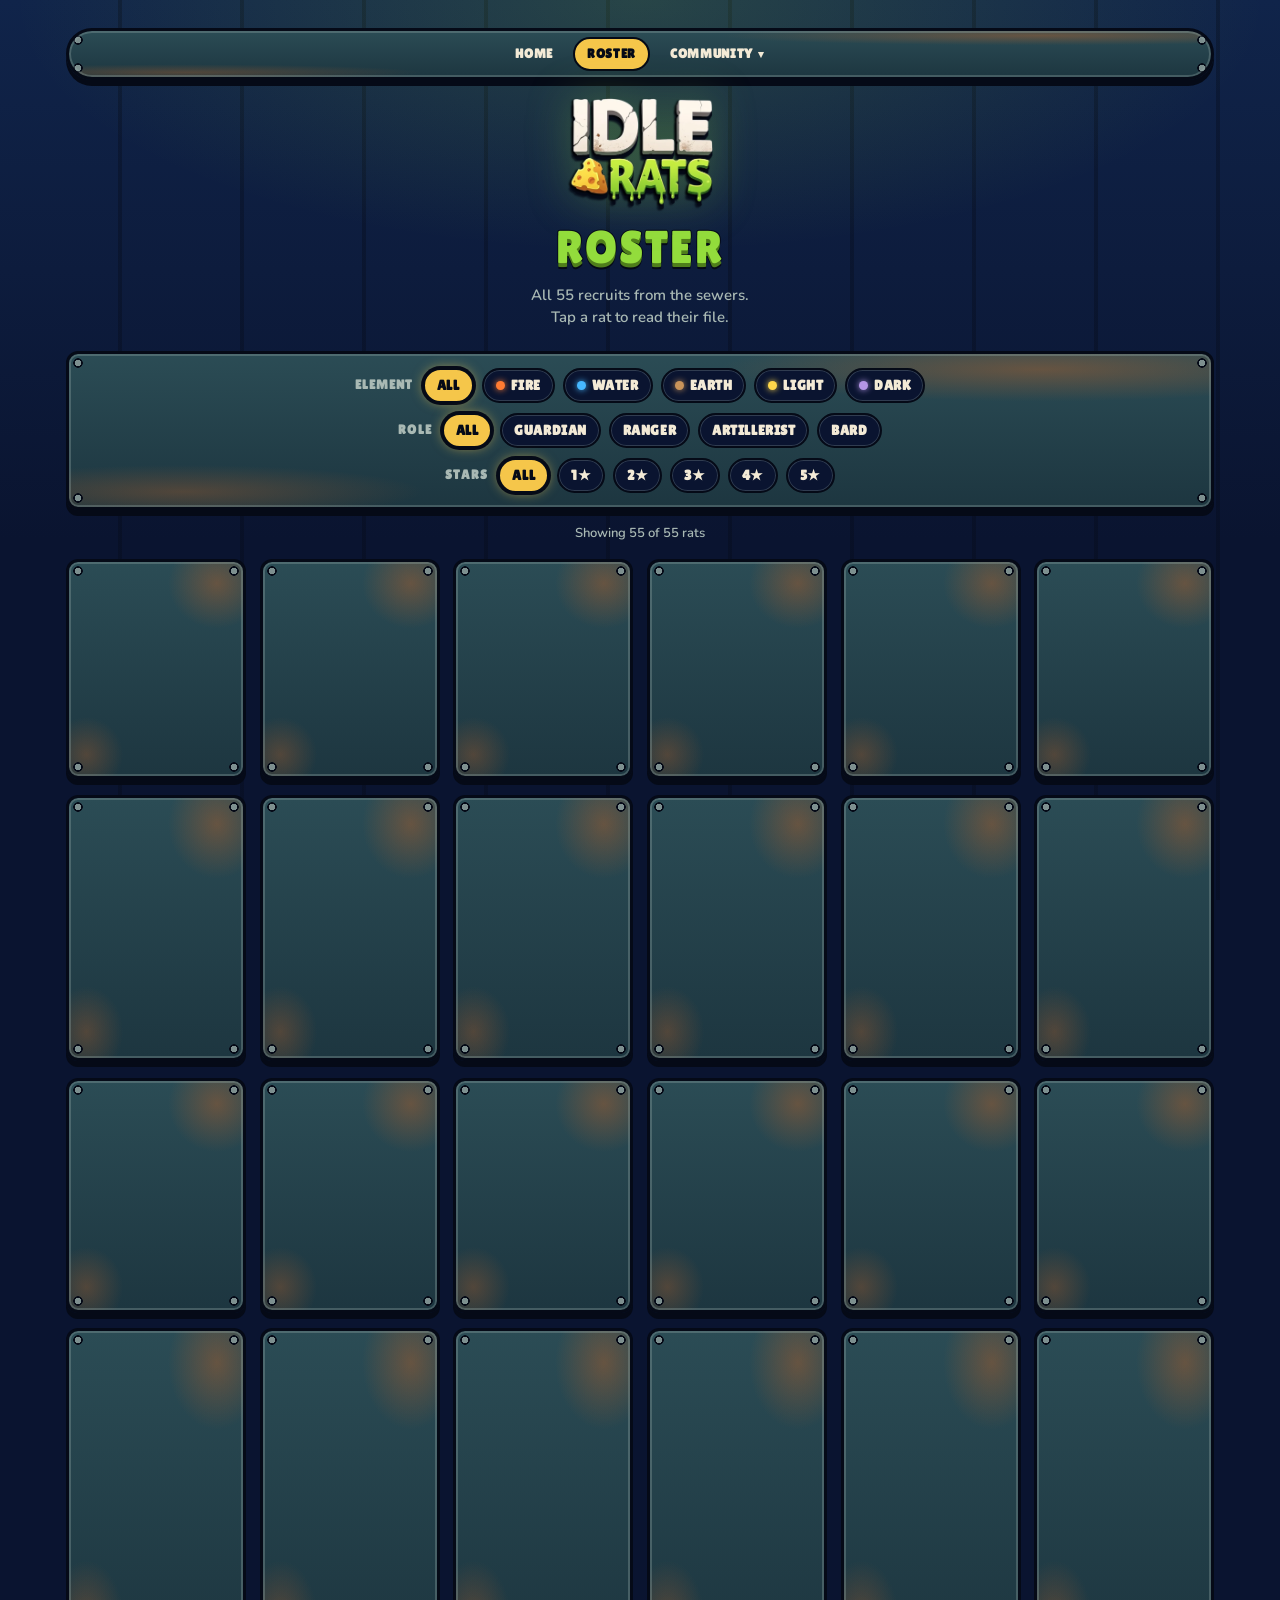
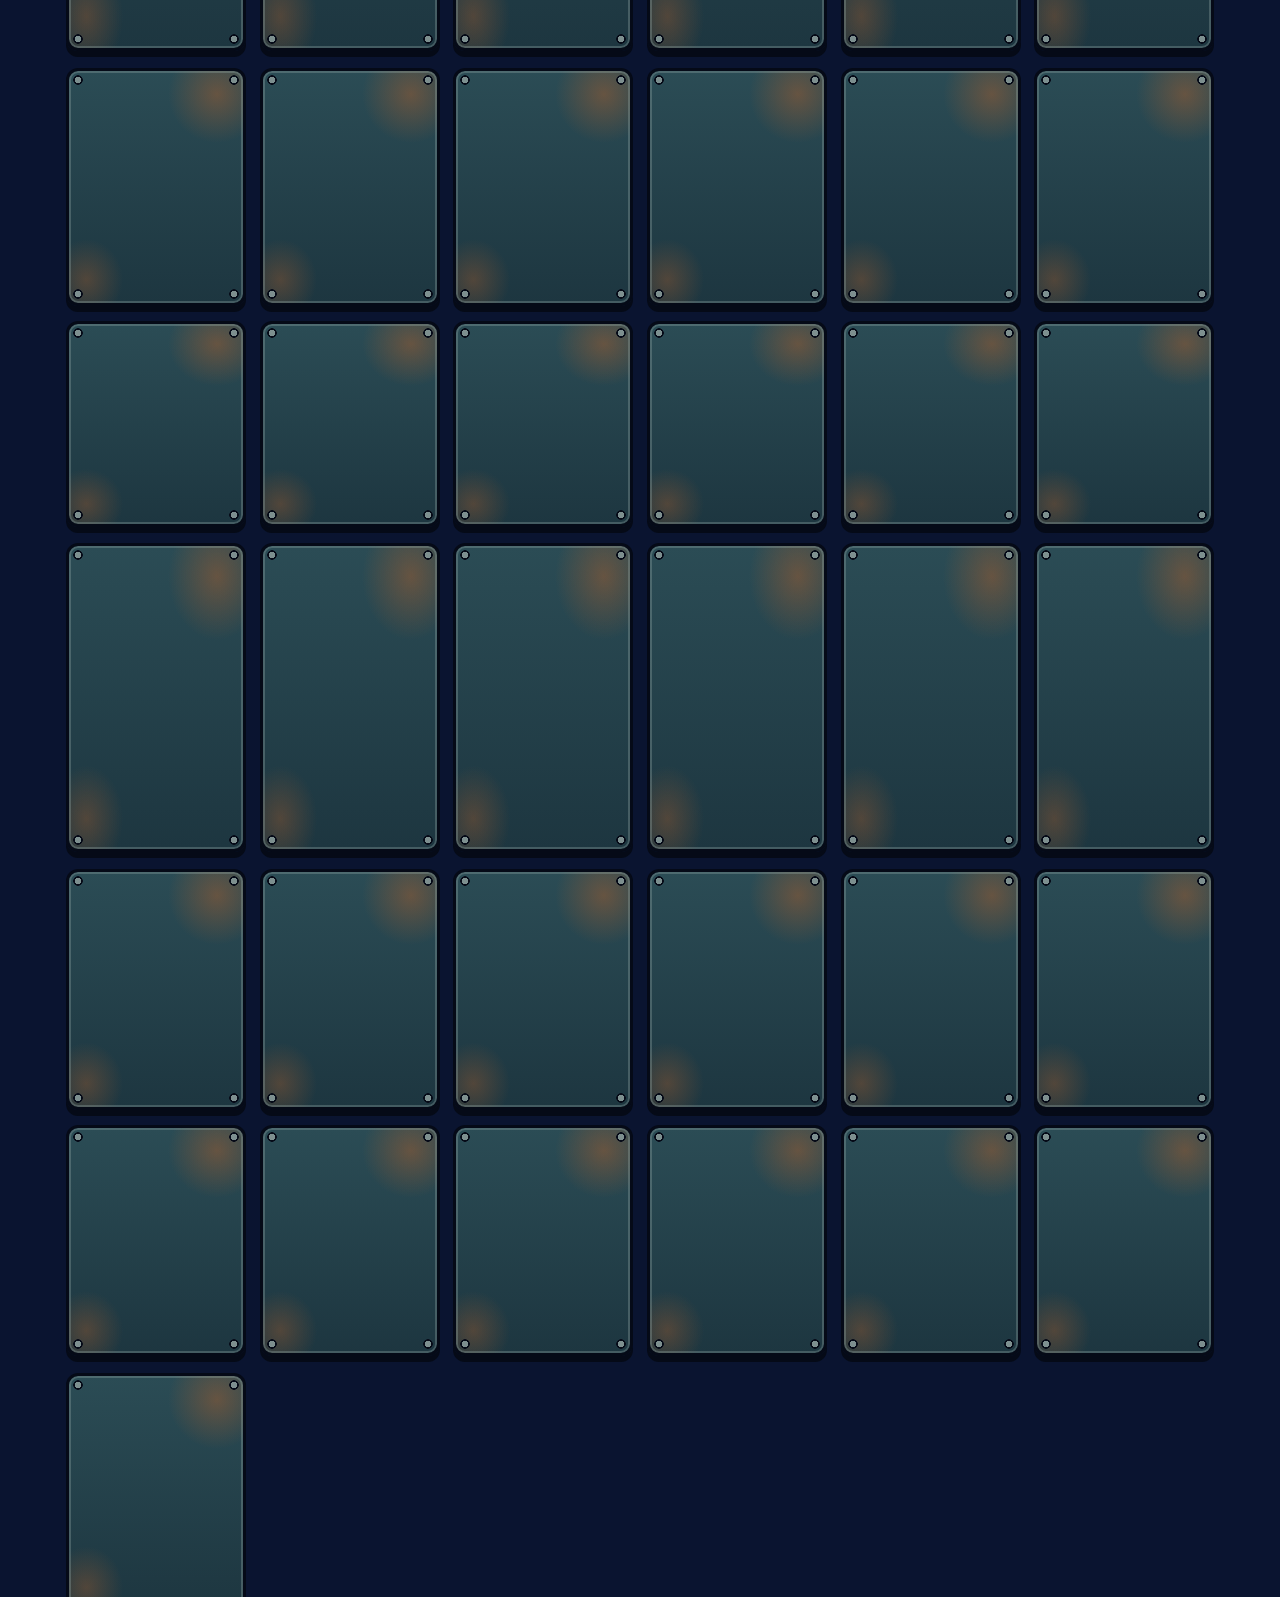
==== roster.html @ 60a249d4 "Rename Ratcula to Count Ratcula (roster card, skills, home page line; old #ratcula links still open " ====
<!doctype html>
<html lang="en">
<head>
<meta charset="utf-8">
<meta name="viewport" content="width=device-width, initial-scale=1, viewport-fit=cover">
<meta name="description" content="Meet all 55 rats of Idle Rats, the idle auto-battler by SkaRift.">
<link rel="stylesheet" href="site.css?v=6">
<link rel="icon" href="favicon.ico" sizes="any">
<link rel="icon" type="image/png" href="favicon.png">
<link rel="apple-touch-icon" href="img/apple-touch-icon.png">
<meta name="theme-color" content="#10244a">
<title>Idle Rats Roster</title>
<link rel="preconnect" href="https://fonts.googleapis.com">
<link rel="preconnect" href="https://fonts.gstatic.com" crossorigin>
<link rel="stylesheet" href="https://fonts.googleapis.com/css2?family=Lilita+One&family=Nunito:wght@600;700;800&display=swap">


</head>
<body>
<div class="wrap">
  <nav class="panel nav" aria-label="Site">
    <div class="links">
      <a href="./">Home</a>
      <a href="roster.html" aria-current="page">Roster</a>
      <div class="dd">
        <button type="button" id="communityBtn" aria-haspopup="true" aria-expanded="false" aria-controls="communityMenu">Community <span class="caret" aria-hidden="true">▾</span></button>
        <div class="ddmenu panel" id="communityMenu" role="menu" hidden></div>
      </div>
    </div>
  </nav>
  <a class="toplogo" href="./"><img src="img/logo.webp" alt="Idle Rats" width="640" height="479"></a>
  <header>
    <h1 class="gamelogo"><span class="sub">Roster</span></h1>
    <p class="tag">All 55 recruits from the sewers. Tap a rat to read their file.</p>
  </header>

  <section class="panel filters" aria-label="Filter the roster">
    <div class="row" id="elRow"><span class="lbl">Element</span></div>
    <div class="row" id="roRow"><span class="lbl">Role</span></div>
    <div class="row" id="stRow"><span class="lbl">Stars</span></div>
  </section>
  <p class="count" id="count" aria-live="polite"></p>

  <main class="grid" id="grid"></main>
  <p class="empty" id="empty" hidden>No rats match those filters. Tap "All" to see everyone.</p>

  <p class="count" style="margin-top:18px">Star ratings show each rat's starting rank.</p>
  <footer class="foot"><span>Idle Rats © 2026 SkaRift</span><a href="./">Home</a><a href="roster.html">Roster</a><a href="https://skarift.github.io/idlerats-legal/">Privacy Policy</a></footer>
</div>

<dialog id="dlg" aria-labelledby="dName">
  <div class="panel sheet">
    <button class="close" id="closeBtn" aria-label="Close">✕</button>
    <div class="top">
      <div class="portrait" id="dPortrait"><span class="elem"></span><img class="ped" id="dPed" alt="" aria-hidden="true"><img id="dImg" alt=""></div>
      <div>
        <h2 class="dname" id="dName"></h2>
        <p class="dtitle" id="dTitle"></p>
        <div class="badges" id="dBadges"></div>
      </div>
    </div>
    <p class="bio" id="dBio"></p>
    <div>
      <h3 class="sec">Skills</h3>
      <ul class="skills" id="dSkills"></ul>
    </div>
  </div>
</dialog>

<script src="rats.js?v=5"></script>
<script>
const EL = {Fire:"var(--fire)",Water:"var(--water)",Earth:"var(--earth)",Light:"var(--light)",Dark:"var(--dark)"};
const ROLES = ["Guardian","Ranger","Artillerist","Bard"];
const slug = n => n.toLowerCase().replace(/[^a-z0-9]+/g,"-").replace(/^-|-$/g,"");
const esc = s => s.replace(/[&<>"]/g,c=>({"&":"&amp;","<":"&lt;",">":"&gt;",'"':"&quot;"}[c]));
let fEl="All", fRo="All", fSt="All";

function chip(row,label,color){
  const b=document.createElement("button");b.className="chip";b.type="button";
  b.innerHTML=(color?`<span class="dot" style="--c:${color}"></span>`:"")+esc(label);
  b.dataset.v=label;row.appendChild(b);
}
const elRow=document.getElementById("elRow"),roRow=document.getElementById("roRow"),stRow=document.getElementById("stRow");
chip(elRow,"All",null);["Fire","Water","Earth","Light","Dark"].forEach(e=>chip(elRow,e,EL[e]));
chip(roRow,"All",null);ROLES.forEach(r=>chip(roRow,r,null));
// Starting rank: chip value is the number, label shows the stars.
chip(stRow,"All",null);[1,2,3,4,5].forEach(s=>{chip(stRow,s+"★",null);stRow.lastChild.dataset.v=String(s)});
elRow.querySelectorAll(".chip").forEach(b=>b.addEventListener("click",()=>{fEl=b.dataset.v;render()}));
roRow.querySelectorAll(".chip").forEach(b=>b.addEventListener("click",()=>{fRo=b.dataset.v;render()}));
stRow.querySelectorAll(".chip").forEach(b=>b.addEventListener("click",()=>{fSt=b.dataset.v;render()}));

const grid=document.getElementById("grid");
RATS.forEach((r,i)=>{
  const b=document.createElement("button");b.type="button";b.className="panel card";b.dataset.i=i;
  b.style.setProperty("--c",EL[r.e]);
  b.setAttribute("aria-label",`${r.n}, ${r.e} ${r.r}, ${r.s} star. Open details`);
  b.innerHTML=`<div class="portrait"><span class="elem" title="${r.e}"></span><img src="${r.img}" alt="" loading="lazy" decoding="async"><span class="stars">${"★".repeat(r.s)}</span></div><div class="plate">${esc(r.n)}</div>`;
  b.addEventListener("click",()=>open(i));
  grid.appendChild(b);
});

function render(){
  let n=0;
  grid.querySelectorAll(".card").forEach(c=>{
    const r=RATS[c.dataset.i];const ok=(fEl==="All"||r.e===fEl)&&(fRo==="All"||r.r===fRo)&&(fSt==="All"||String(r.s)===fSt);
    c.hidden=!ok;if(ok)n++;
  });
  elRow.querySelectorAll(".chip").forEach(b=>b.setAttribute("aria-pressed",b.dataset.v===fEl));
  roRow.querySelectorAll(".chip").forEach(b=>b.setAttribute("aria-pressed",b.dataset.v===fRo));
  stRow.querySelectorAll(".chip").forEach(b=>b.setAttribute("aria-pressed",b.dataset.v===fSt));
  document.getElementById("count").textContent=`Showing ${n} of ${RATS.length} rats`;
  document.getElementById("empty").hidden=n>0;
}

const dlg=document.getElementById("dlg");
// Stand the rat on its lid: measure the art's visible pixels, scale it to fit
// (keeping aspect), centre it on the lid by its visual weight, and let it pop
// a little above the frame. Falls back to the plain CSS fit if measuring fails.
const fitCache={};
function measure(src){
  return new Promise(res=>{
    if(fitCache[src]) return res(fitCache[src]);
    const t=new Image();
    t.onload=()=>{
      try{
        const N=180,c=document.createElement("canvas");c.width=c.height=N;
        const x=c.getContext("2d",{willReadFrequently:true});x.drawImage(t,0,0,N,N);
        const d=x.getImageData(0,0,N,N).data;
        let x0=N,x1=-1,y0=N,y1=-1,m=0,mx=0;
        for(let y=0;y<N;y++)for(let xx=0;xx<N;xx++){const a=d[(y*N+xx)*4+3];if(a>40){if(xx<x0)x0=xx;if(xx>x1)x1=xx;if(y<y0)y0=y;if(y>y1)y1=y;m+=a;mx+=a*xx}}
        if(x1<0) return res(null);
        // Width for scaling ignores thin extremes (tails, wisps): trim columns with little ink.
        const col=new Array(N).fill(0);
        for(let y=0;y<N;y++)for(let xx=0;xx<N;xx++){const a=d[(y*N+xx)*4+3];if(a>40)col[xx]+=a}
        const cm=Math.max(...col);let tx0=x0,tx1=x1;
        while(tx0<tx1&&col[tx0]<cm*0.12)tx0++;
        while(tx1>tx0&&col[tx1]<cm*0.12)tx1--;
        res(fitCache[src]={x0:tx0/N,x1:(tx1+1)/N,y0:y0/N,y1:(y1+1)/N,cx:mx/m/N+0.5/N});
      }catch(e){res(null)}
    };
    t.onerror=()=>res(null);
    t.src=src;
  });
}
async function fitRat(im,src){
  im.removeAttribute("style");im.style.visibility="hidden";im.src=src;
  const b=await measure(src);
  if(im.getAttribute("src")!==src){return}
  if(b){
    const FEET=0.9, MAXH=0.96, MAXW=0.8;           // fractions of the frame
    const bw=Math.max(b.cx-b.x0,b.x1-b.cx)*2, bh=b.y1-b.y0;
    const sc=Math.min(MAXW/bw, MAXH/bh);            // frame-widths per source-width
    im.style.cssText=`left:${(0.5-b.cx*sc)*100}%;top:${(FEET-b.y1*sc)*100}%;width:${sc*100}%;height:${sc*100}%`;
  }
  im.style.visibility="visible";
}
function open(i,fromHash){
  const r=RATS[i];
  document.getElementById("dPortrait").style.setProperty("--c",EL[r.e]);
  const im=document.getElementById("dImg");im.alt=r.n;fitRat(im,r.img);
  document.getElementById("dPed").src="img/ped_"+r.e.toLowerCase()+".webp";
  document.getElementById("dName").textContent=r.n;
  document.getElementById("dTitle").textContent=r.t;
  document.getElementById("dBadges").innerHTML=
    `<span class="badge"><span class="dot" style="width:9px;height:9px;border-radius:50%;background:${EL[r.e]}"></span>${r.e}</span>`+
    `<span class="badge">${r.r}</span><span class="badge star">${"★".repeat(r.s)}</span>`;
  document.getElementById("dBio").textContent=r.b;
  const lv=["Lv 1","Lv 51","Lv 101"];
  document.getElementById("dSkills").innerHTML=r.k.map((k,j)=>`<li><span class="lv">${lv[j]}</span><span class="sk">${esc(k[0])}</span><span class="sd">${esc(k[1])}</span></li>`).join("")+
    `<li><span class="lv aura">Lv 75</span><span class="sk">Leader Aura</span><span class="sd">${esc(r.a)}</span></li>`;
  if(!dlg.open){try{dlg.showModal()}catch(e){dlg.setAttribute("open","")}}
  dlg.querySelector(".sheet").scrollTop=0;
  if(!fromHash){try{history.replaceState(null,"","#"+slug(r.n))}catch(e){location.hash=slug(r.n)}}
}
function close(){dlg.close()}
dlg.addEventListener("close",()=>{if(location.hash){try{history.replaceState(null,"",location.pathname+location.search)}catch(e){}}});
document.getElementById("closeBtn").addEventListener("click",close);
dlg.addEventListener("click",e=>{if(e.target===dlg)close()});
// Old names of renamed rats, so links shared before a rename still open the right card.
const FORMER_SLUGS = {"ratcula":"count-ratcula"};
function fromHash(){let h=location.hash.slice(1);if(!h)return;h=FORMER_SLUGS[h]||h;const i=RATS.findIndex(r=>slug(r.n)===h);if(i>=0)open(i,true)}
window.addEventListener("hashchange",fromHash);
render();fromHash();
</script>

<script src="site.js?v=10"></script>
</body>
</html>
---- site.css ----
:root{padding-top:env(safe-area-inset-top,0px);padding-bottom:env(safe-area-inset-bottom,0px)}
body{margin:0}img{max-width:100%}[hidden]{display:none!important}
/* Layout: sewer-tunnel backdrop, riveted rusted-steel panels like the game's menu tiles, a grid of portrait "tiles" with name plates; tapping one opens a dossier panel. Single dark look on purpose, to match the game. */
:root{
  --night:#0a1430;        /* tunnel shadow */
  --tunnel:#10244a;       /* tunnel blue */
  --steel:#1d3640;        /* panel face */
  --steel-hi:#2b4c55;     /* panel edge */
  --rust:#b0602c;         /* rust stains */
  --slime:#93dc3c;        /* toxic glow */
  --cheese:#f5c64a;       /* cheese yellow */
  --cream:#f3ead6;        /* text */
  --muted:#a9b9b4;        /* secondary text */
  --ink:#050a17;          /* outlines */
  --fire:#ff7b32; --water:#46b8ff; --earth:#c9945a; --light:#ffd84a; --dark:#b495e6;
  --display:"Lilita One","Arial Black",Impact,sans-serif;
  --body:"Nunito",ui-rounded,"Segoe UI",system-ui,sans-serif;
  color-scheme:dark;
}
*{box-sizing:border-box}
html{background:var(--night)}
body::after{
  content:"";position:fixed;inset:0;z-index:-1;pointer-events:none;
  background:
    radial-gradient(ellipse 70% 40% at 50% 0%, color-mix(in srgb,var(--slime) 18%, transparent), transparent 70%),
    repeating-linear-gradient(90deg, transparent 0 118px, color-mix(in srgb,var(--ink) 35%, transparent) 118px 122px),
    linear-gradient(180deg,var(--tunnel),var(--night) 60%);
}
body{
  background:var(--night);position:relative;z-index:0;
  color:var(--cream);font-family:var(--body);font-weight:600;font-size:15px;line-height:1.5;
  min-height:100%;
}
.wrap{max-width:1180px;margin:0 auto;padding-left:max(16px,env(safe-area-inset-left,0px));padding-right:max(16px,env(safe-area-inset-right,0px));padding-block:28px 56px}

/* ---- header ---- */
header{display:grid;justify-items:center;text-align:center;gap:6px;margin-bottom:22px}
.logo{font-family:var(--display);line-height:.86;letter-spacing:.01em;margin:0}
.logo .a{display:block;font-size:clamp(46px,11vw,88px);color:var(--cream);
  text-shadow:0 4px 0 #8e8572,0 7px 0 var(--ink),0 0 30px rgba(0,0,0,.6);-webkit-text-stroke:2px var(--ink);paint-order:stroke fill}
.logo .b{display:block;font-size:clamp(40px,9.4vw,76px);color:var(--slime);
  text-shadow:0 4px 0 #4f7e1b,0 7px 0 var(--ink),0 0 26px color-mix(in srgb,var(--slime) 55%,transparent);-webkit-text-stroke:2px var(--ink);paint-order:stroke fill}
.tag{color:var(--muted);max-width:44ch;margin:8px 0 0;text-wrap:balance}

/* ---- riveted panel ---- */
.panel{
  position:relative;background:
    radial-gradient(circle at 9px 9px,#7d8f8f 0 3px,var(--ink) 3.5px 4.5px,transparent 5px),
    radial-gradient(circle at calc(100% - 9px) 9px,#7d8f8f 0 3px,var(--ink) 3.5px 4.5px,transparent 5px),
    radial-gradient(circle at 9px calc(100% - 9px),#7d8f8f 0 3px,var(--ink) 3.5px 4.5px,transparent 5px),
    radial-gradient(circle at calc(100% - 9px) calc(100% - 9px),#7d8f8f 0 3px,var(--ink) 3.5px 4.5px,transparent 5px),
    radial-gradient(ellipse 40% 30% at 85% 10%,color-mix(in srgb,var(--rust) 45%,transparent),transparent 70%),
    radial-gradient(ellipse 30% 25% at 10% 90%,color-mix(in srgb,var(--rust) 35%,transparent),transparent 70%),
    linear-gradient(180deg,var(--steel-hi),var(--steel));
  border:3px solid var(--ink);border-radius:12px;
  box-shadow:inset 0 0 0 2px color-mix(in srgb,#9fb3b0 30%,transparent),0 6px 0 var(--ink);
}

/* ---- filters ---- */
.filters{display:grid;gap:10px;padding:14px 16px;margin-bottom:22px}
.row{display:flex;flex-wrap:wrap;gap:8px;align-items:center;justify-content:center}
.row .lbl{font-family:var(--display);font-size:13px;letter-spacing:.08em;color:var(--muted);text-transform:uppercase;margin-right:2px}
.chip{
  font:inherit;font-family:var(--display);font-size:14px;letter-spacing:.04em;text-transform:uppercase;
  color:var(--cream);background:var(--night);border:2px solid var(--ink);border-radius:999px;
  padding:5px 12px;cursor:pointer;display:inline-flex;align-items:center;gap:6px;
  box-shadow:inset 0 0 0 1px color-mix(in srgb,#9fb3b0 25%,transparent);
}
.chip .dot{width:9px;height:9px;border-radius:50%;background:var(--c,var(--muted));box-shadow:0 0 6px var(--c,transparent)}
.chip[aria-pressed="true"]{background:var(--cheese);color:var(--ink);box-shadow:0 0 0 2px var(--ink),0 0 12px color-mix(in srgb,var(--cheese) 60%,transparent)}
.chip:focus-visible,.card:focus-visible,.close:focus-visible{outline:3px solid var(--slime);outline-offset:3px}
.count{text-align:center;color:var(--muted);font-size:13px;margin:-8px 0 16px;font-variant-numeric:tabular-nums}

/* ---- grid ---- */
.grid{display:grid;grid-template-columns:repeat(auto-fill,minmax(158px,1fr));gap:16px 14px}
@media (max-width:420px){.grid{grid-template-columns:repeat(2,minmax(0,1fr));gap:14px 10px}}
.card{
  font:inherit;color:inherit;text-align:center;cursor:pointer;padding:10px 10px 12px;
  display:grid;grid-template-rows:auto auto;gap:8px;min-width:0;
  transition:transform .15s ease;
  content-visibility:auto;contain-intrinsic-size:auto 230px;
}
.card:hover{transform:translateY(-3px)}
.card:active{transform:translateY(1px)}
.portrait{
  position:relative;aspect-ratio:1;max-width:100%;border:3px solid var(--ink);border-radius:8px;overflow:hidden;
  background:radial-gradient(circle at 50% 62%,color-mix(in srgb,var(--c) 38%,transparent),transparent 62%),
             linear-gradient(180deg,#14293a,#0c1828);
  box-shadow:inset 0 -10px 0 rgba(0,0,0,.25);
}
.portrait img{position:absolute;inset:6% 4% 2%;width:92%;height:92%;object-fit:contain}
/* Element-colored sewer lid under the rat in the detail dialog (same art as the in-game recruit reveal). */
.portrait img.ped{inset:auto;left:-2%;bottom:-7%;width:104%;height:auto;object-fit:fill}
/* Pop out above and beside the frame, but still clip at the bottom edge like the in-game reveal (hides the lid's base). */
#dPortrait{overflow:visible;clip-path:inset(-30% -12% 0 -12% round 0 0 8px 8px)}
#dPortrait #dImg{object-fit:fill}
.top{padding-top:10px}
.elem{position:absolute;top:6px;left:6px;width:14px;height:14px;border-radius:50%;background:var(--c);border:2px solid var(--ink);box-shadow:0 0 8px var(--c)}
.stars{position:absolute;bottom:4px;right:6px;font-size:12px;color:var(--cheese);letter-spacing:-1px;text-shadow:0 1px 0 var(--ink),0 0 4px var(--ink)}
.plate{
  font-family:var(--display);font-size:clamp(13px,3.6vw,16px);letter-spacing:.03em;text-transform:uppercase;line-height:1.1;
  background:var(--night);border:2px solid var(--ink);border-radius:6px;padding:6px 6px;
  box-shadow:inset 0 0 0 1px color-mix(in srgb,#9fb3b0 25%,transparent);
  min-height:2.6em;display:grid;place-items:center;text-wrap:balance;overflow-wrap:anywhere;
}
.empty{text-align:center;color:var(--muted);padding:40px 0}

/* ---- dossier dialog ---- */
dialog{
  padding:0;border:0;background:transparent;color:inherit;max-width:min(720px,calc(100vw - 24px));width:100%;
  max-height:calc(100dvh - 24px);
}
dialog::backdrop{background:rgba(3,8,20,.78);backdrop-filter:blur(3px)}
.sheet{padding:18px;display:grid;gap:16px;max-height:calc(100dvh - 24px);overflow:auto}
.top{display:grid;grid-template-columns:200px minmax(0,1fr);gap:18px;align-items:center}
@media (max-width:560px){.top{grid-template-columns:1fr;justify-items:center;text-align:center}.top .portrait{width:min(220px,70vw)}}
.top .portrait{width:200px}
.dname{font-family:var(--display);font-size:clamp(28px,6vw,40px);line-height:1;margin:0;color:var(--cream);text-shadow:0 3px 0 var(--ink);text-wrap:balance}
.dtitle{color:var(--slime);font-family:var(--display);letter-spacing:.06em;text-transform:uppercase;font-size:15px;margin:6px 0 10px}
.badges{display:flex;flex-wrap:wrap;gap:6px}
@media (max-width:560px){.badges{justify-content:center}}
.badge{font-family:var(--display);font-size:13px;letter-spacing:.05em;text-transform:uppercase;background:var(--night);border:2px solid var(--ink);border-radius:999px;padding:3px 10px;display:inline-flex;gap:6px;align-items:center}
.badge.star{color:var(--cheese)}
.bio{margin:0;font-size:16px;max-width:62ch}
.sec{font-family:var(--display);font-size:14px;letter-spacing:.08em;text-transform:uppercase;color:var(--cheese);margin:0 0 8px}
.skills{list-style:none;margin:0;padding:0;display:grid;gap:8px}
.skills li{background:var(--night);border:2px solid var(--ink);border-radius:8px;padding:9px 12px;display:grid;grid-template-columns:auto minmax(0,1fr);gap:2px 12px}
.lv{grid-row:span 2;align-self:center;font-family:var(--display);font-size:12px;color:var(--ink);background:var(--slime);border-radius:6px;padding:4px 6px;text-align:center;min-width:52px;font-variant-numeric:tabular-nums}
.lv.aura{background:var(--cheese)}
.sk{font-family:var(--display);letter-spacing:.03em;font-size:15px}
.sd{color:var(--muted);font-size:14px;line-height:1.4;white-space:pre-line}
.close{
  position:absolute;top:10px;right:10px;z-index:2;width:36px;height:36px;border-radius:50%;cursor:pointer;
  font-family:var(--display);font-size:18px;line-height:1;color:var(--ink);background:var(--cheese);border:3px solid var(--ink);box-shadow:0 3px 0 var(--ink)
}
footer{text-align:center;color:var(--muted);font-size:13px;margin-top:34px}
@media (prefers-reduced-motion:reduce){.card{transition:none}.card:hover,.card:active{transform:none}}

/* ---- site nav (shared) ---- */
.nav{display:flex;flex-wrap:wrap;align-items:center;justify-content:center;gap:10px 16px;padding:10px 14px 10px 16px;margin-bottom:26px}
.brand{font-family:var(--display);font-size:22px;line-height:1;text-decoration:none;color:var(--cream);display:inline-flex;align-items:center;gap:8px;-webkit-text-stroke:1px var(--ink);paint-order:stroke fill;text-shadow:0 2px 0 var(--ink)}
.brand b{color:var(--slime);font-weight:400}
.wedge{width:22px;height:18px;flex:none;background:radial-gradient(circle at 30% 60%,#c9952a 0 2px,transparent 2.5px),radial-gradient(circle at 62% 70%,#c9952a 0 1.6px,transparent 2px),var(--cheese);clip-path:polygon(0 100%,100% 100%,100% 22%);border-radius:2px}
.links{display:flex;flex-wrap:wrap;gap:6px;align-items:center}
.links a{font-family:var(--display);font-size:14px;letter-spacing:.05em;text-transform:uppercase;text-decoration:none;color:var(--cream);padding:6px 11px;border-radius:999px;border:2px solid transparent}
.links a:hover{border-color:var(--ink);background:var(--night)}
.links a[aria-current="page"]{background:var(--cheese);color:var(--ink);border-color:var(--ink)}
.links a:focus-visible,.play:focus-visible,.cta:focus-visible{outline:3px solid var(--slime);outline-offset:3px}

/* ---- Google Play button (coming soon) ---- */
.play{display:inline-flex;align-items:center;gap:12px;text-decoration:none;color:var(--cream);background:#0b0f14;border:3px solid var(--ink);border-radius:12px;padding:9px 18px 9px 14px;box-shadow:inset 0 0 0 2px #59646b,0 5px 0 var(--ink);position:relative}
.play svg{width:28px;height:28px;flex:none}
.play .t{display:grid;line-height:1.05;text-align:left}
.play .t small{font-family:var(--body);font-weight:700;font-size:11px;letter-spacing:.06em;text-transform:uppercase;color:var(--muted)}
.play .t span{font-family:var(--display);font-size:22px;letter-spacing:.01em}
.play[aria-disabled="true"]{cursor:not-allowed}
.play[aria-disabled="true"] svg,.play[aria-disabled="true"] .t span{opacity:.6}
.soon{position:absolute;top:-12px;right:-10px;font-family:var(--display);font-size:12px;letter-spacing:.06em;text-transform:uppercase;color:var(--ink);background:var(--slime);border:2px solid var(--ink);border-radius:999px;padding:2px 8px;transform:rotate(6deg)}
.play.small{padding:6px 12px 6px 10px;gap:8px;border-radius:10px;box-shadow:inset 0 0 0 2px #59646b,0 3px 0 var(--ink)}
.play.small svg{width:20px;height:20px}.play.small .t span{font-size:16px}.play.small .t small{font-size:9px}
.play.small .soon{font-size:10px;top:-10px;right:-8px}

/* ---- home ---- */
.hero{display:grid;justify-items:center;text-align:center;gap:14px;margin-bottom:30px}
.hero .logo .a{font-size:clamp(56px,14vw,120px)}
.hero .logo .b{font-size:clamp(50px,12.4vw,104px)}
.hero .tag{font-size:clamp(16px,2.4vw,19px);color:var(--cream)}
.lineup{display:flex;justify-content:center;align-items:flex-end;gap:0;margin:4px 0 6px;max-width:100%;overflow:hidden}
.lineup img{width:clamp(70px,15vw,150px);height:auto;margin:0 calc(clamp(70px,15vw,150px) * -0.14)}
.lineup img:nth-child(3){width:clamp(92px,20vw,190px);z-index:1;position:relative}
.ctas{display:flex;flex-wrap:wrap;gap:22px 16px;justify-content:center;align-items:center;margin-top:6px}
.cta{font-family:var(--display);font-size:18px;letter-spacing:.04em;text-transform:uppercase;text-decoration:none;color:var(--ink);background:var(--slime);border:3px solid var(--ink);border-radius:12px;padding:12px 20px;box-shadow:inset 0 -4px 0 #5f9a1f,0 5px 0 var(--ink)}
.cta:hover{filter:brightness(1.06)}
.story{padding:22px 22px 20px;display:grid;gap:10px;margin-bottom:30px}
.story h2,.feat h3,.sec-h{font-family:var(--display);color:var(--cream);text-shadow:0 2px 0 var(--ink);margin:0;text-wrap:balance}
.story h2{font-size:clamp(24px,4vw,32px)}
.story p{margin:0;max-width:66ch;font-size:16px}
.story .who{color:var(--slime)}
.sec-h{font-size:clamp(24px,4vw,32px);text-align:center;margin-bottom:16px}
.feats{display:grid;grid-template-columns:repeat(auto-fit,minmax(260px,1fr));gap:18px;margin-bottom:30px}
.feat{padding:18px 18px 16px;display:grid;gap:6px;align-content:start}
.feat h3{font-size:21px}
.feat p{margin:0;color:var(--muted);font-size:15px}
.feat .k{font-family:var(--display);font-size:12px;letter-spacing:.08em;text-transform:uppercase;color:var(--cheese)}
.pills{display:flex;flex-wrap:wrap;gap:6px;margin-top:4px}
.pill{font-family:var(--display);font-size:12px;letter-spacing:.05em;text-transform:uppercase;background:var(--night);border:2px solid var(--ink);border-radius:999px;padding:2px 9px;display:inline-flex;align-items:center;gap:5px}
.pill i{width:8px;height:8px;border-radius:50%;background:var(--c)}
.note{padding:16px 18px;text-align:center;margin-bottom:10px}
.note p{margin:0;color:var(--muted)}
.note strong{color:var(--cheese);font-family:var(--display);font-weight:400;letter-spacing:.04em}
.foot{display:flex;flex-wrap:wrap;justify-content:center;gap:6px 16px;color:var(--muted);font-size:13px;margin-top:30px}
.foot a{color:var(--cream)}

/* ---- game logo ---- */
.gamelogo{margin:0;display:grid;justify-items:center;gap:2px}
.gamelogo img{display:block;width:min(400px,78vw);height:auto;filter:drop-shadow(0 6px 0 var(--ink)) drop-shadow(0 0 28px color-mix(in srgb,var(--slime) 30%,transparent))}
.gamelogo.small img{width:min(260px,60vw)}
.gamelogo .sub{font-family:var(--display);font-weight:400;font-size:clamp(30px,7vw,46px);line-height:1;color:var(--slime);letter-spacing:.04em;text-transform:uppercase;-webkit-text-stroke:2px var(--ink);paint-order:stroke fill;text-shadow:0 4px 0 #4f7e1b,0 6px 0 var(--ink)}

/* ---- logo above the nav (v3) ---- */
.toplogo{display:block;width:max-content;max-width:100%;margin:0 auto 14px}
.toplogo img{display:block;height:150px;width:auto;max-width:100%;object-fit:contain;filter:drop-shadow(0 5px 0 var(--ink)) drop-shadow(0 0 22px color-mix(in srgb,var(--slime) 28%,transparent))}
.nav{justify-content:center}
.nav .links{justify-content:center;margin:0 auto}
.visually-hidden{position:absolute;width:1px;height:1px;overflow:hidden;clip:rect(0 0 0 0);white-space:nowrap}

/* ---- wider rat line-up (v4) ---- */
.hero{width:100%}
.lineup{display:grid;grid-template-columns:1fr 1fr 1.3fr 1fr 1fr;align-items:end;width:min(100%,820px);margin-inline:auto;overflow:visible}
.lineup img{width:118%;max-width:none;height:auto;margin:0 -9%}
.lineup img:nth-child(3){width:118%;position:relative;z-index:1}

/* ---- hero layout (v5) ---- */
.nav{padding:6px 12px;margin-bottom:18px;border-radius:999px}
.nav .links a{font-size:13px;padding:5px 12px}
.nav::before,.nav::after{content:none}
.toplogo{margin:6px auto 16px}
.toplogo img{height:110px}
.hero{gap:10px;margin-bottom:34px}
.herologo{margin:0;display:grid;justify-items:center}
.herologo img{display:block;height:150px;width:auto;max-width:100%;filter:drop-shadow(0 5px 0 var(--ink)) drop-shadow(0 0 22px color-mix(in srgb,var(--slime) 28%,transparent));position:relative;z-index:0}
.crew{position:relative;z-index:1;margin-top:-26px;width:min(100%,640px);grid-template-columns:1fr 1fr 1.25fr 1fr 1fr;padding-bottom:10px}
.crew img{width:128%;margin:0 -14%}
.crew img:nth-child(3){width:125%;z-index:2}
.crew img:nth-child(2),.crew img:nth-child(4){z-index:1;position:relative}
.crew::after{content:"";position:absolute;left:4%;right:4%;bottom:2px;height:18px;z-index:-1;border-radius:50%;
  background:radial-gradient(ellipse at center,color-mix(in srgb,var(--slime) 55%,transparent) 0,color-mix(in srgb,var(--slime) 18%,transparent) 45%,transparent 72%)}
.hero .tag{margin-top:4px}
.ctas{display:grid;grid-template-columns:repeat(2,minmax(0,240px));gap:14px;justify-content:center;margin-top:8px;width:100%}
.ctas .play,.ctas .cta{height:62px;width:100%;justify-content:center;box-sizing:border-box}
.ctas .cta{display:inline-flex;align-items:center;text-align:center}
@media (max-width:520px){.ctas{grid-template-columns:minmax(0,320px);gap:16px}}

/* ---- community dropdown (v6) ---- */
.dd{position:relative}
.dd>button{font:inherit;font-family:var(--display);font-size:13px;letter-spacing:.05em;text-transform:uppercase;color:var(--cream);background:none;border:2px solid transparent;border-radius:999px;padding:5px 12px;cursor:pointer;display:inline-flex;align-items:center;gap:5px}
.dd>button:hover,.dd>button[aria-expanded="true"]{border-color:var(--ink);background:var(--night)}
.dd>button:focus-visible,.ddmenu a:focus-visible{outline:3px solid var(--slime);outline-offset:2px}
.caret{font-size:11px;transition:transform .15s}
.dd>button[aria-expanded="true"] .caret{transform:rotate(180deg)}
.ddmenu{position:absolute;top:calc(100% + 12px);right:50%;transform:translateX(50%);z-index:20;width:230px;max-width:calc(100vw - 32px);padding:14px 10px;display:grid;gap:4px}
.ddmenu a,.ddmenu .off{display:grid;grid-template-columns:1fr auto;align-items:center;gap:10px;padding:8px 10px;border-radius:8px;text-decoration:none;color:var(--cream);background:var(--night);border:2px solid var(--ink)}
.ddmenu a:hover{background:var(--cheese);color:var(--ink)}
.ddmenu a:hover span{color:var(--ink)}
.ddmenu b{font-family:var(--display);font-weight:400;font-size:15px;letter-spacing:.03em}
.ddmenu span{font-size:12px;color:var(--muted)}
.ddmenu .off{opacity:.6;cursor:default}
@media (max-width:420px){.ddmenu{right:0;transform:none}}
.links .ddmenu a{text-transform:none;letter-spacing:normal;font-family:var(--body);font-size:14px;padding:8px 10px;border-radius:8px;border:2px solid var(--ink)}
.ddmenu .off b{font-family:var(--display)}
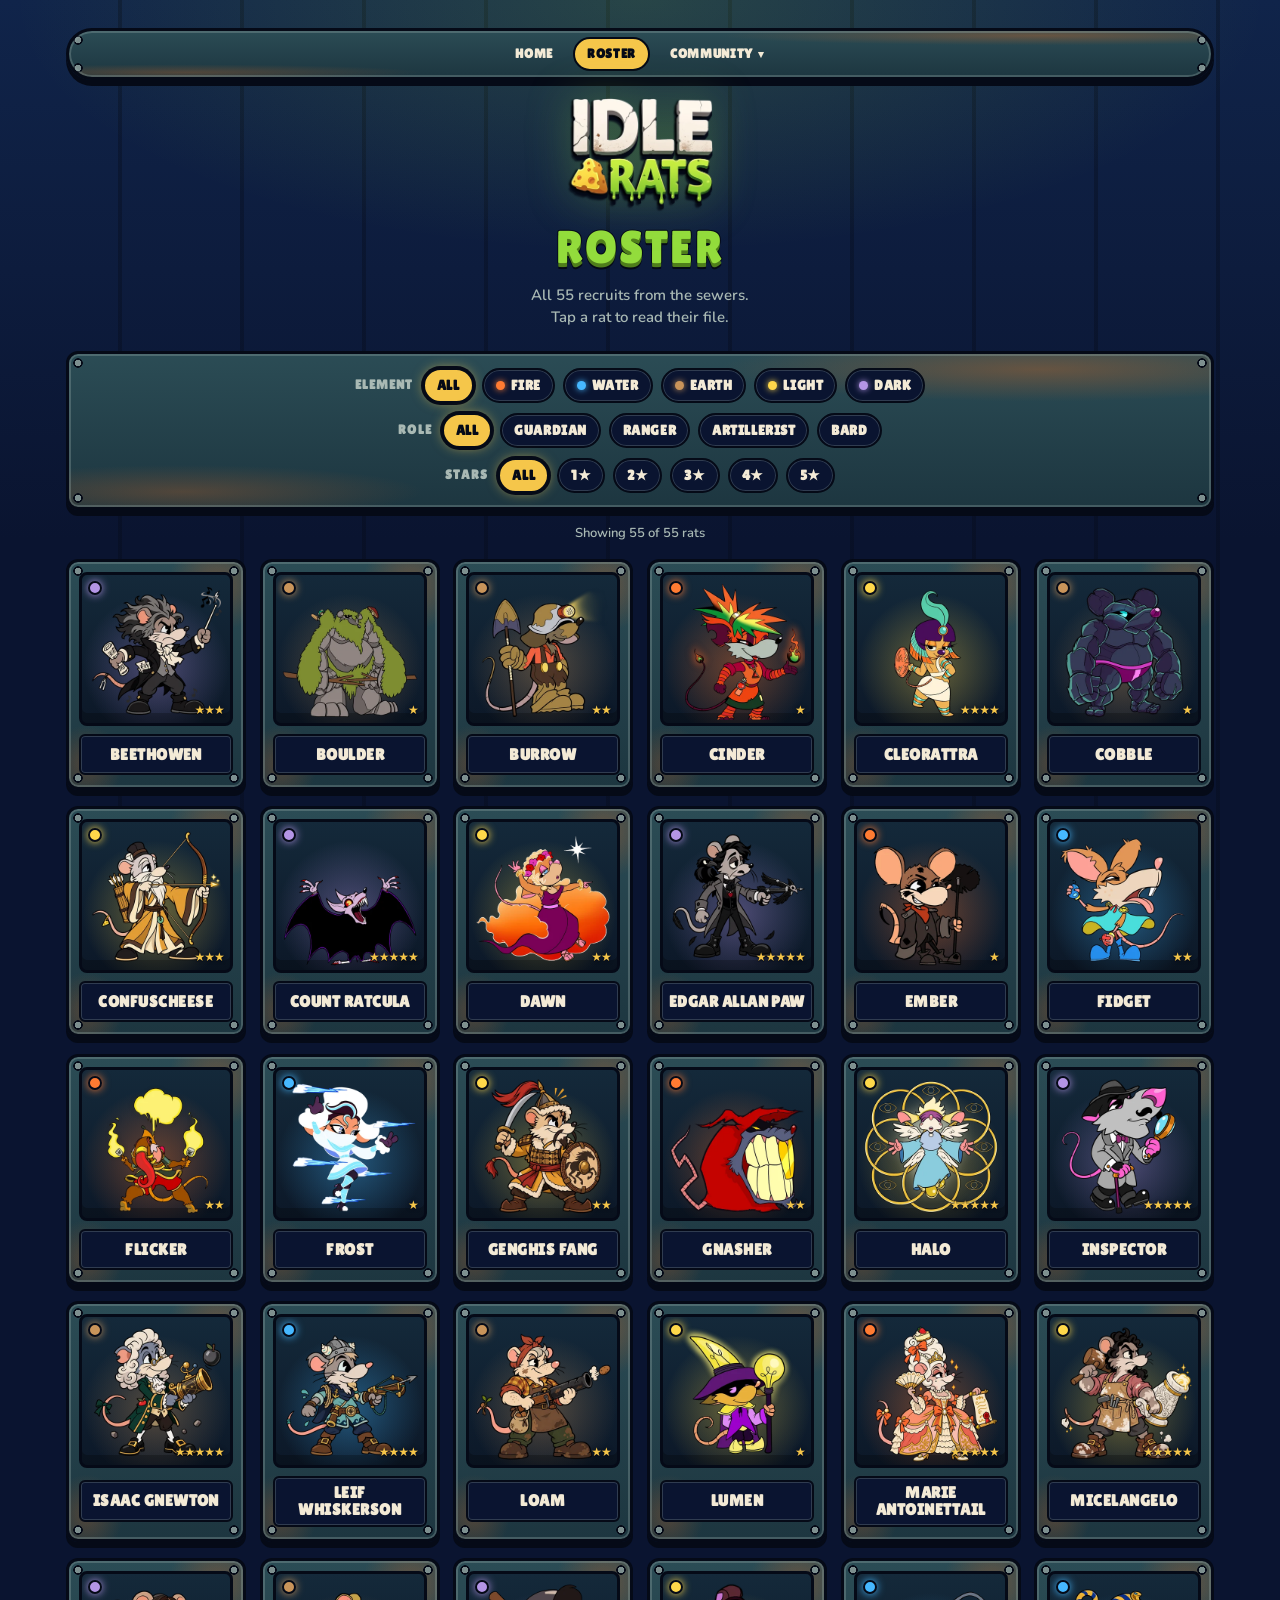
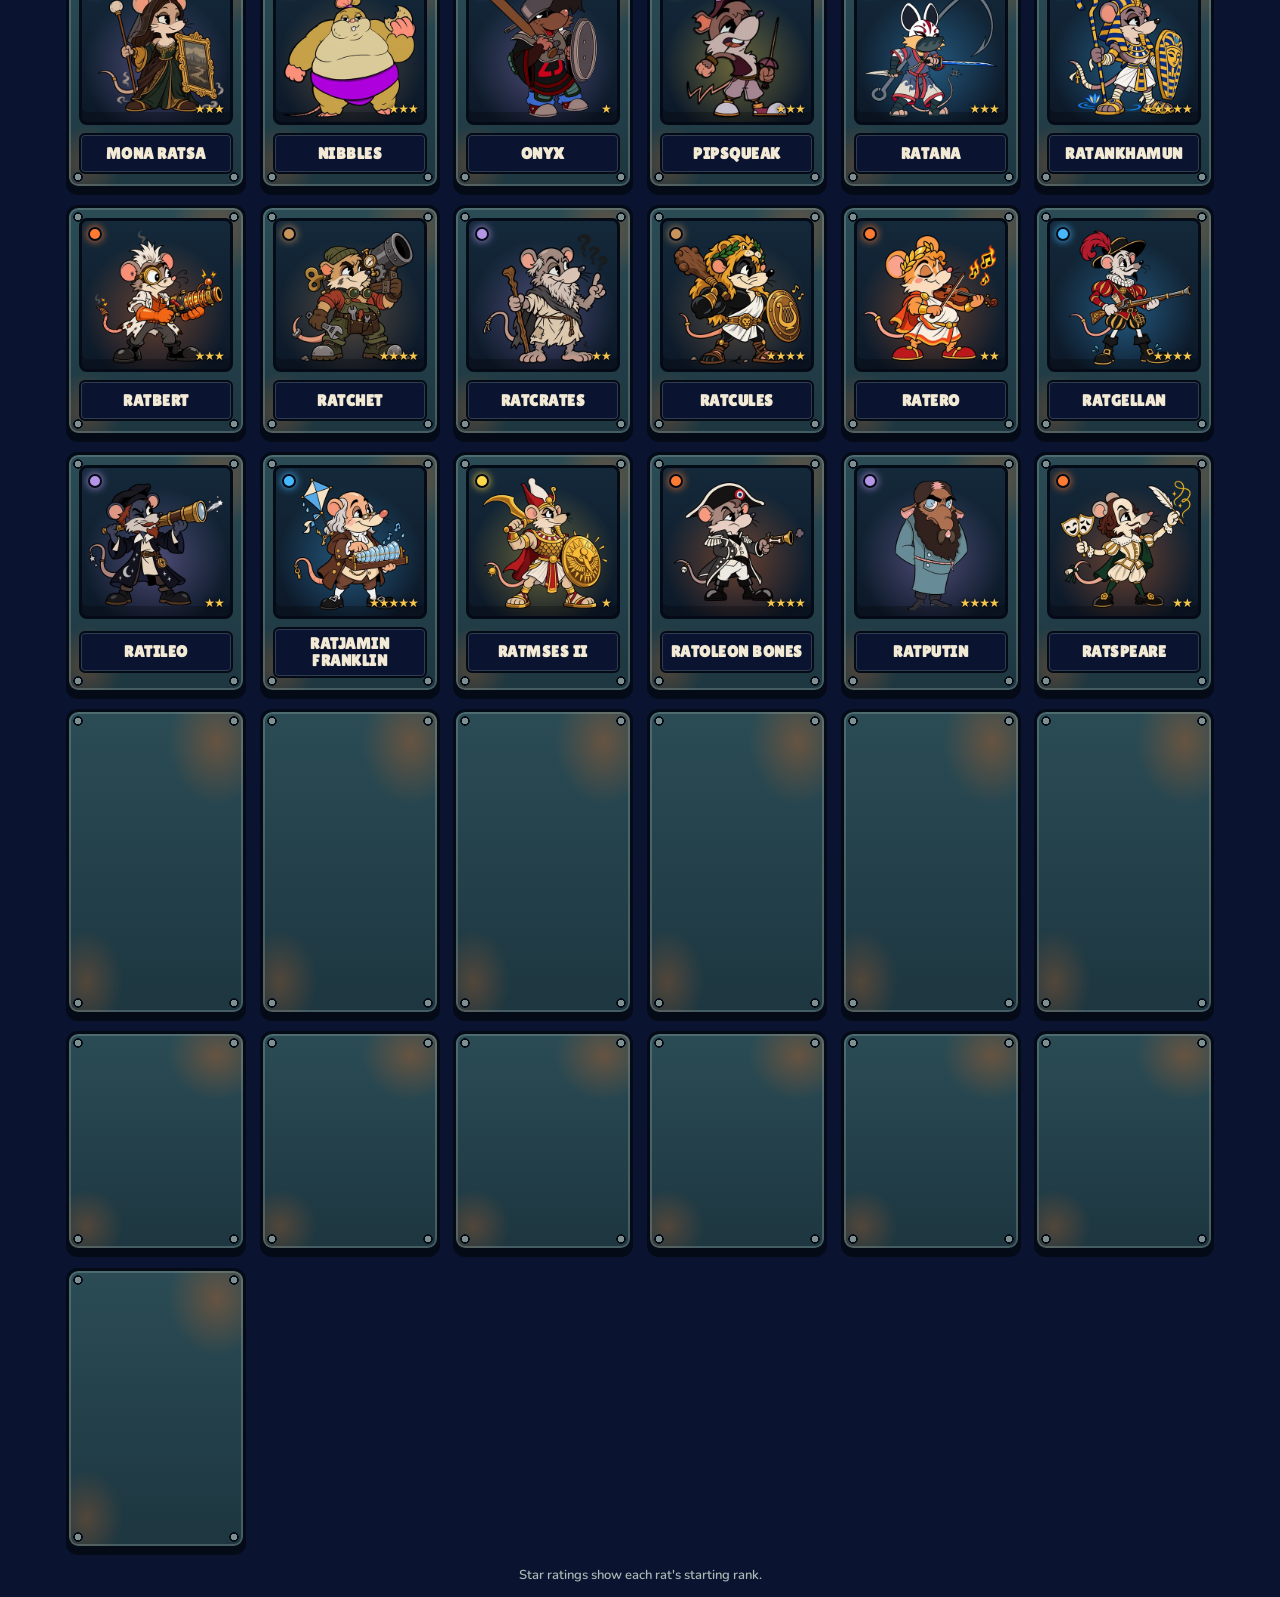
==== commit 5fd46a21: "Rename Michelratgelo to Micelangelo (roster card and skills; old #michelratgelo and #ratchelangelo l" ====
--- a/roster.html
+++ b/roster.html
@@ -177,7 +177,7 @@
 document.getElementById("closeBtn").addEventListener("click",close);
 dlg.addEventListener("click",e=>{if(e.target===dlg)close()});
 // Old names of renamed rats, so links shared before a rename still open the right card.
-const FORMER_SLUGS = {"ratcula":"count-ratcula"};
+const FORMER_SLUGS = {"ratcula":"count-ratcula","michelratgelo":"micelangelo","ratchelangelo":"micelangelo"};
 function fromHash(){let h=location.hash.slice(1);if(!h)return;h=FORMER_SLUGS[h]||h;const i=RATS.findIndex(r=>slug(r.n)===h);if(i>=0)open(i,true)}
 window.addEventListener("hashchange",fromHash);
 render();fromHash();
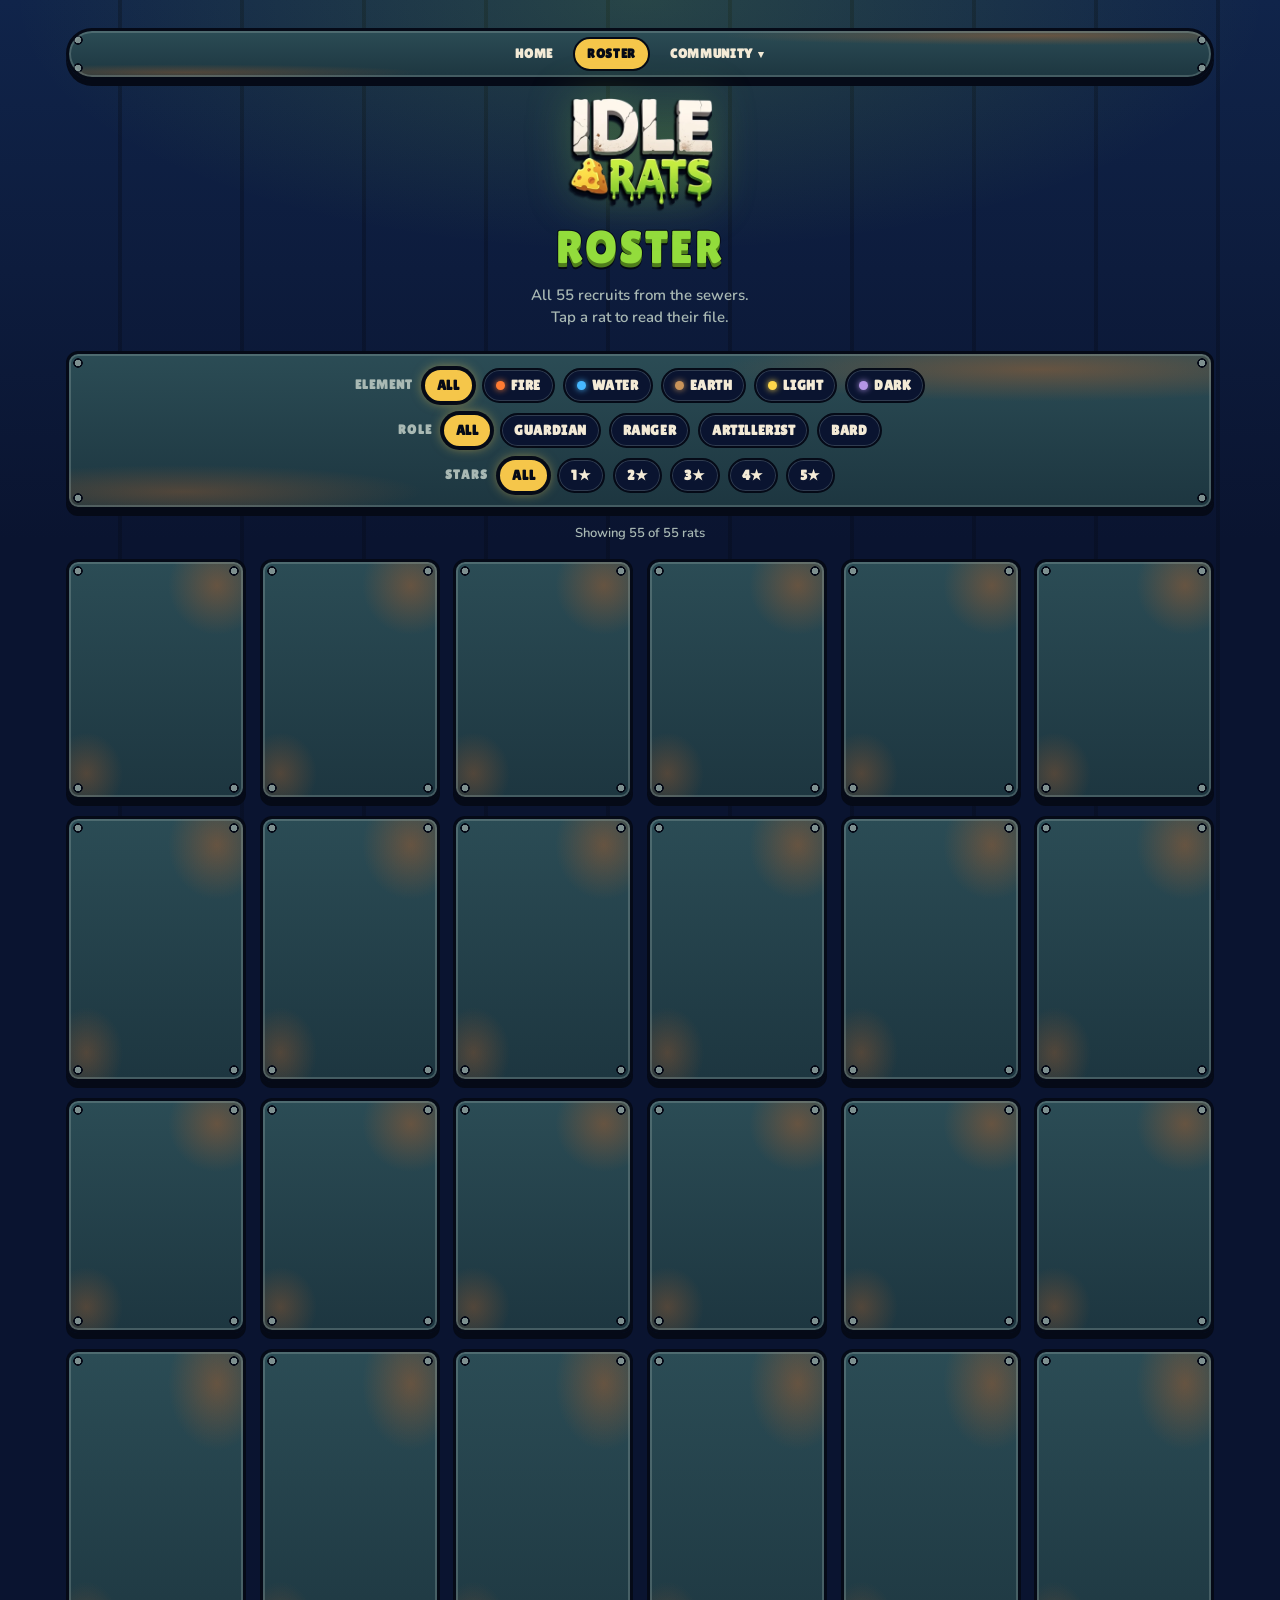
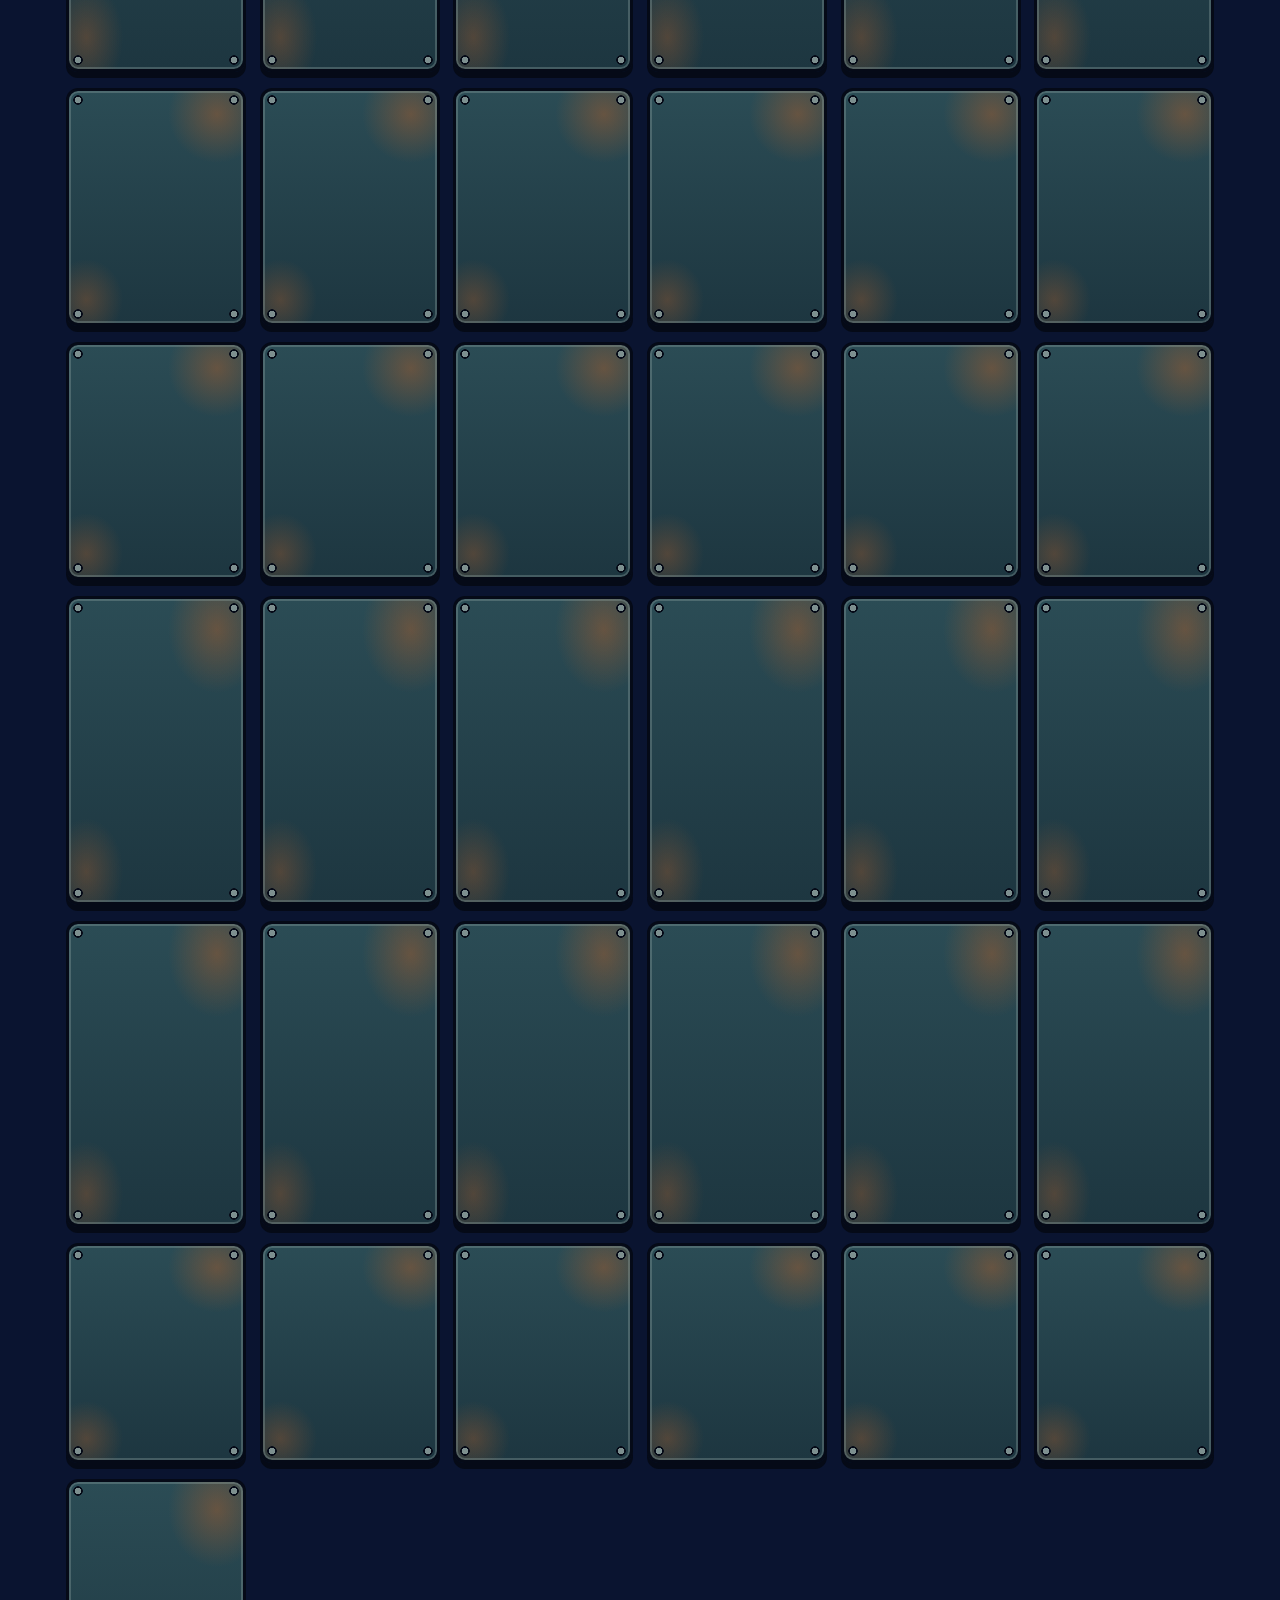
==== commit 8faa2055: "Rename Ratmses II to Catscourge & Pox (roster card and skills; old #ratmses-ii links still open the " ====
--- a/roster.html
+++ b/roster.html
@@ -177,7 +177,7 @@
 document.getElementById("closeBtn").addEventListener("click",close);
 dlg.addEventListener("click",e=>{if(e.target===dlg)close()});
 // Old names of renamed rats, so links shared before a rename still open the right card.
-const FORMER_SLUGS = {"ratcula":"count-ratcula","michelratgelo":"micelangelo","ratchelangelo":"micelangelo"};
+const FORMER_SLUGS = {"ratcula":"count-ratcula","ratmses-ii":"catscourge-pox","michelratgelo":"micelangelo","ratchelangelo":"micelangelo"};
 function fromHash(){let h=location.hash.slice(1);if(!h)return;h=FORMER_SLUGS[h]||h;const i=RATS.findIndex(r=>slug(r.n)===h);if(i>=0)open(i,true)}
 window.addEventListener("hashchange",fromHash);
 render();fromHash();
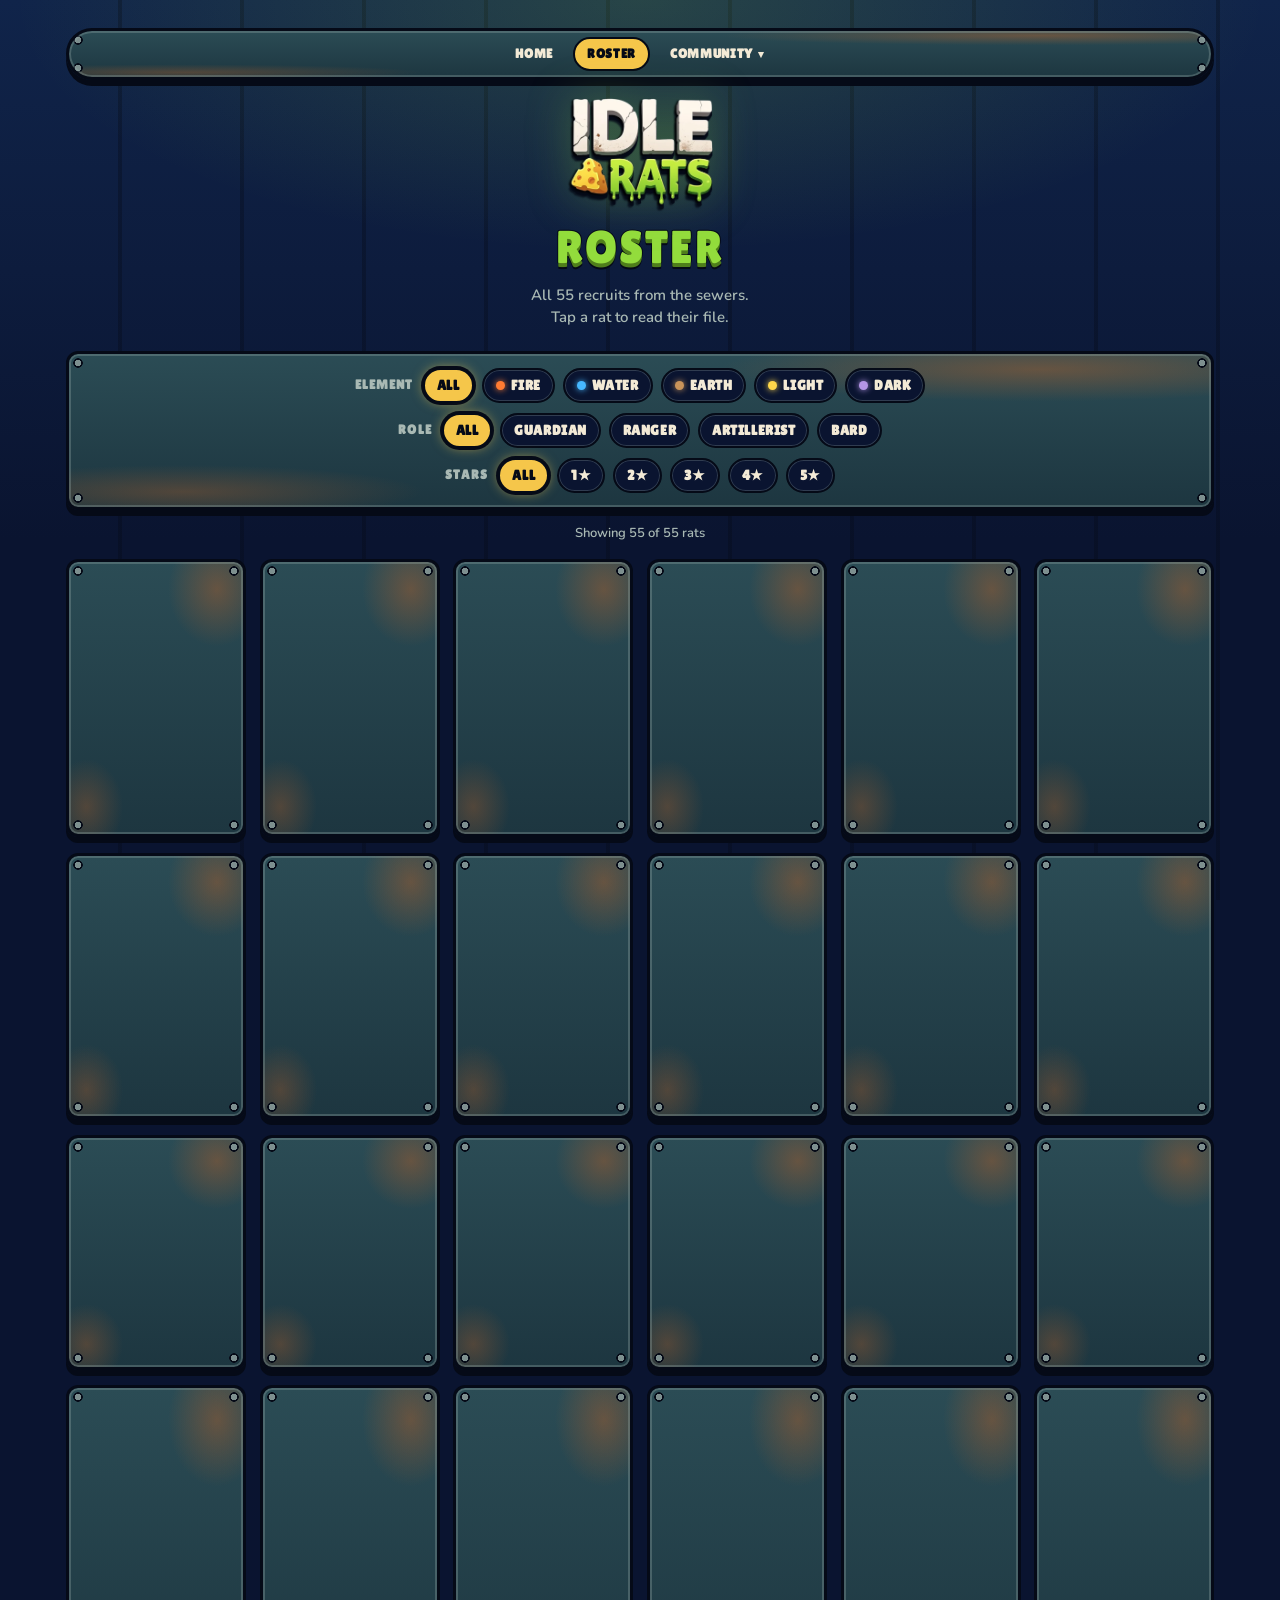
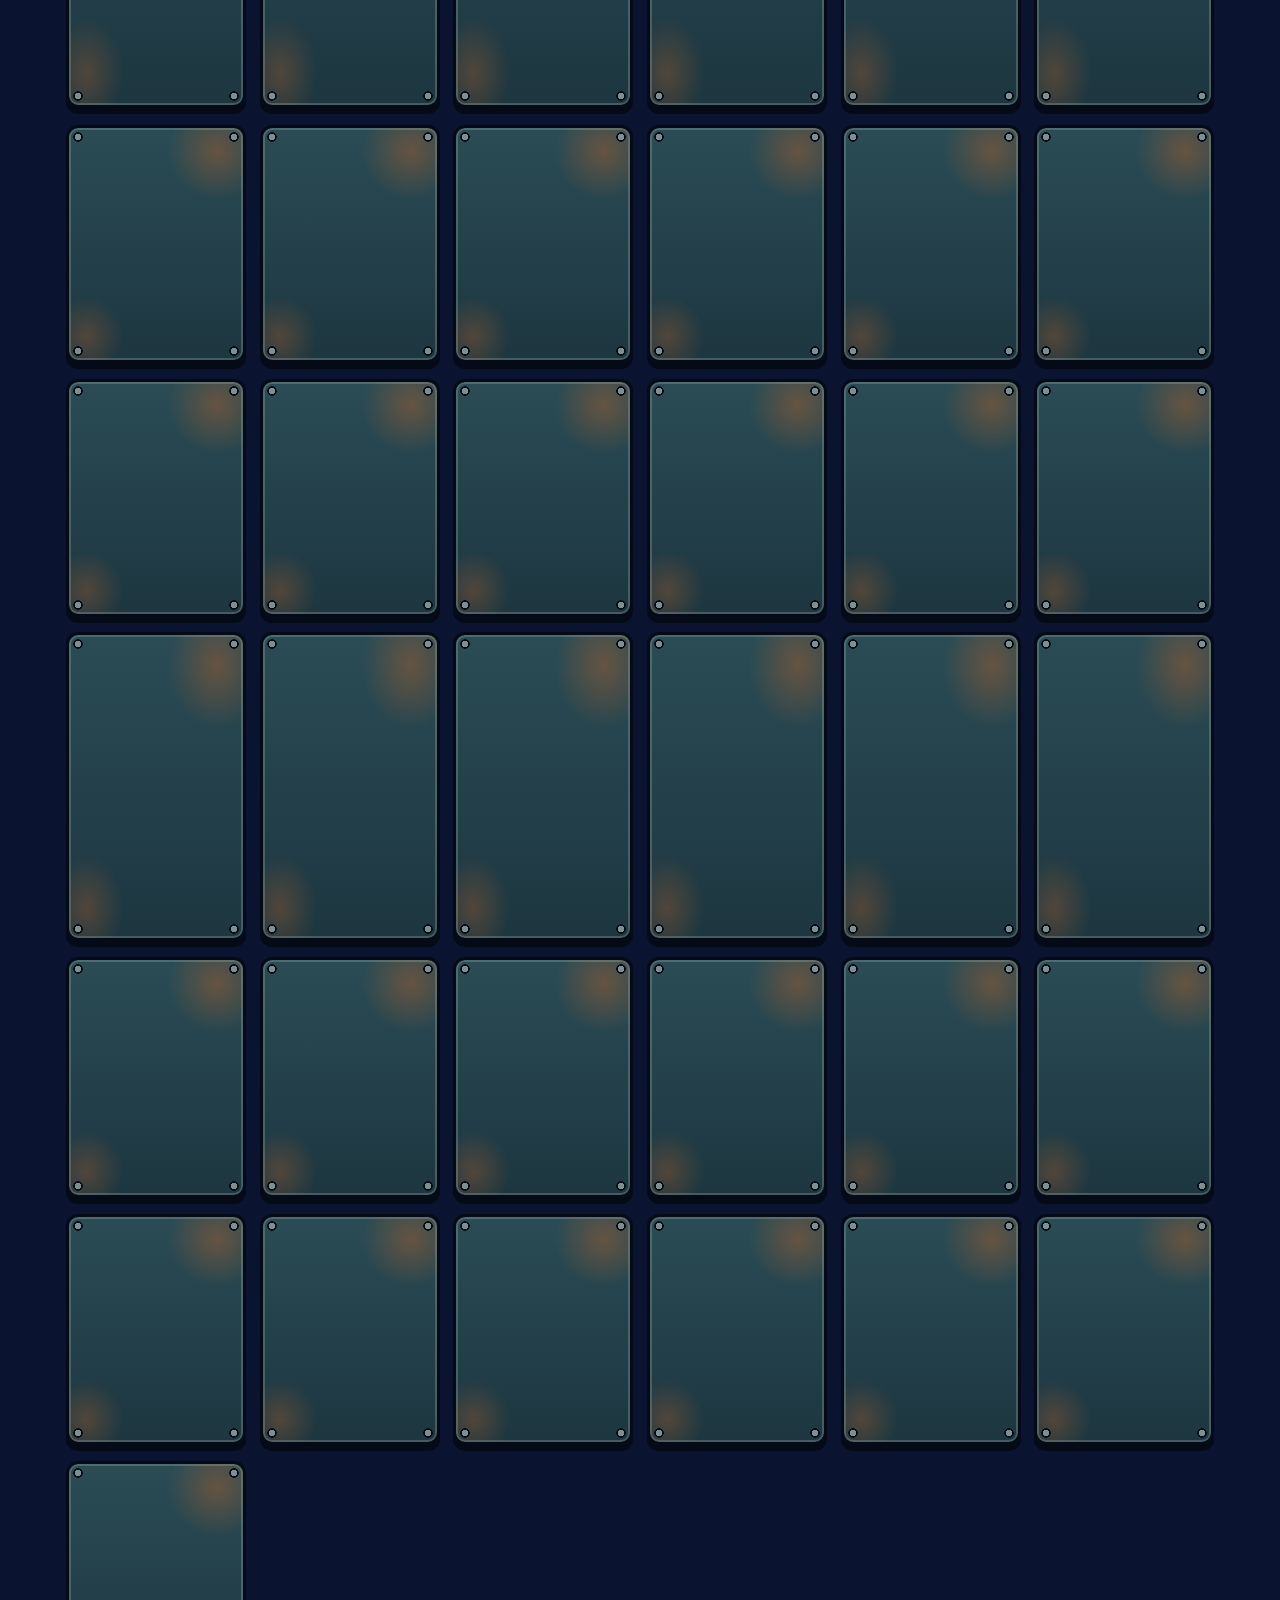
==== commit 7c1982c5: "Roster: Scorch replaces Ratbert, Rat Daemon replaces Sir Rat-a-lot; new art for Cinder, Micelangelo," ====
--- a/roster.html
+++ b/roster.html
@@ -177,7 +177,7 @@
 document.getElementById("closeBtn").addEventListener("click",close);
 dlg.addEventListener("click",e=>{if(e.target===dlg)close()});
 // Old names of renamed rats, so links shared before a rename still open the right card.
-const FORMER_SLUGS = {"ratcula":"count-ratcula","ratmses-ii":"catscourge-pox","michelratgelo":"micelangelo","ratchelangelo":"micelangelo"};
+const FORMER_SLUGS = {"ratcula":"count-ratcula","ratmses-ii":"catscourge-pox","michelratgelo":"micelangelo","ratchelangelo":"micelangelo","ratbert":"scorch","sir-rat-a-lot":"rat-daemon"};
 function fromHash(){let h=location.hash.slice(1);if(!h)return;h=FORMER_SLUGS[h]||h;const i=RATS.findIndex(r=>slug(r.n)===h);if(i>=0)open(i,true)}
 window.addEventListener("hashchange",fromHash);
 render();fromHash();
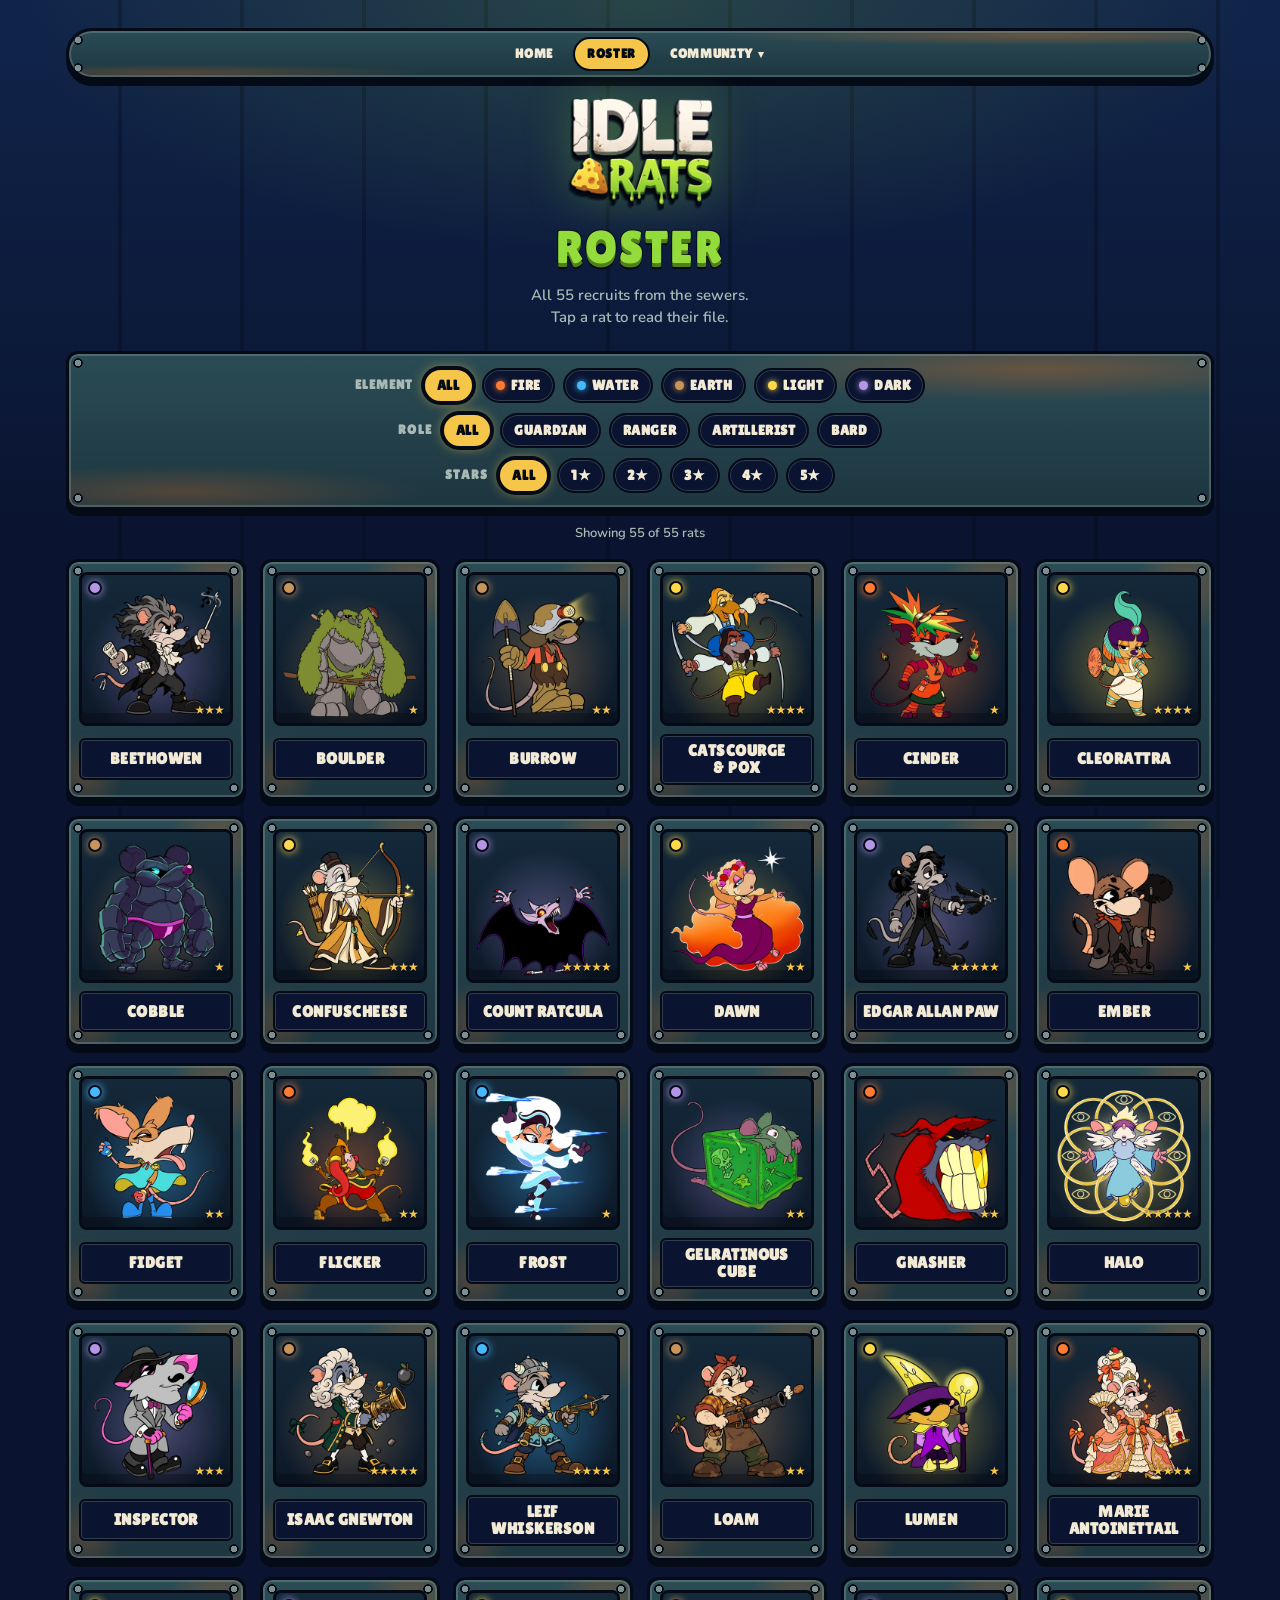
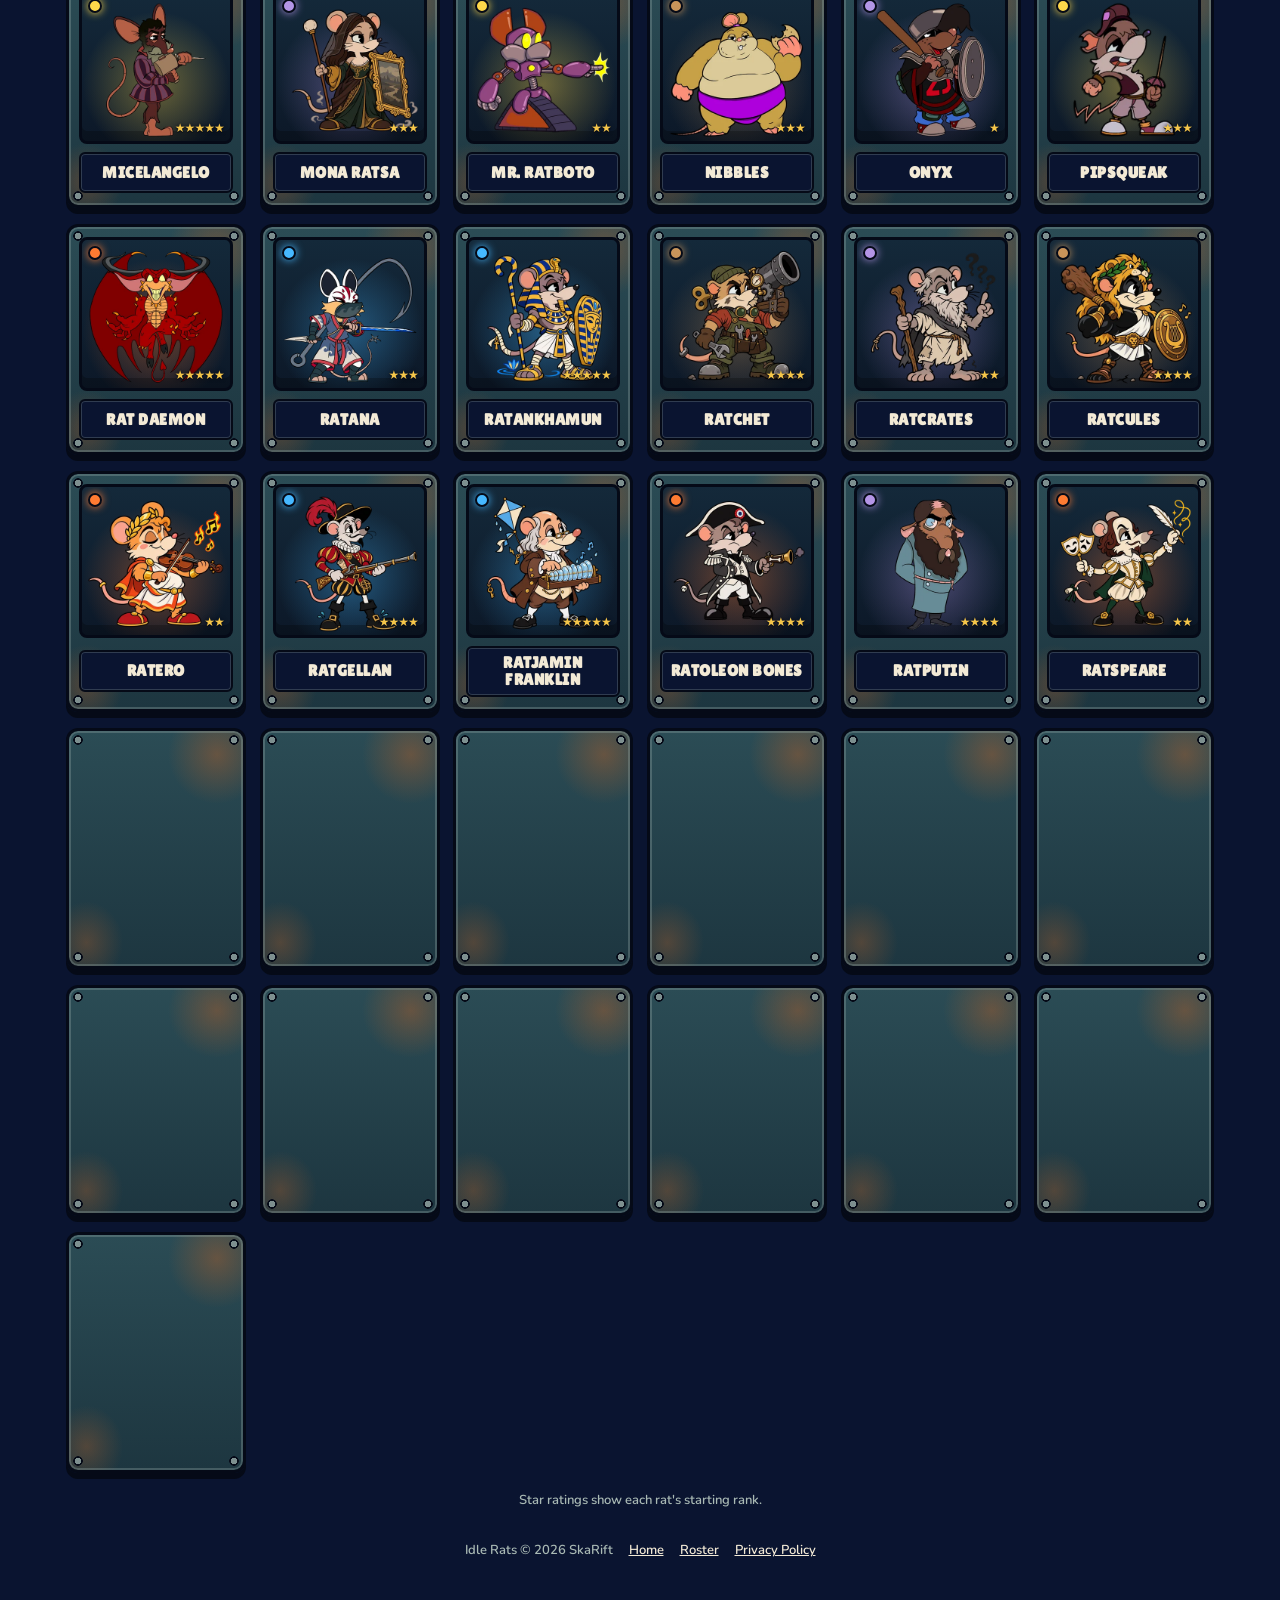
==== commit 556f73c8: "Roster: Gelratinous Cube replaces Ratileo, Mr. Ratboto replaces Genghis Fang - New cards, bios and p" ====
--- a/roster.html
+++ b/roster.html
@@ -67,7 +67,7 @@
   </div>
 </dialog>
 
-<script src="rats.js?v=5"></script>
+<script src="rats.js?v=7"></script>
 <script>
 const EL = {Fire:"var(--fire)",Water:"var(--water)",Earth:"var(--earth)",Light:"var(--light)",Dark:"var(--dark)"};
 const ROLES = ["Guardian","Ranger","Artillerist","Bard"];
@@ -177,7 +177,7 @@
 document.getElementById("closeBtn").addEventListener("click",close);
 dlg.addEventListener("click",e=>{if(e.target===dlg)close()});
 // Old names of renamed rats, so links shared before a rename still open the right card.
-const FORMER_SLUGS = {"ratcula":"count-ratcula","ratmses-ii":"catscourge-pox","michelratgelo":"micelangelo","ratchelangelo":"micelangelo","ratbert":"scorch","sir-rat-a-lot":"rat-daemon"};
+const FORMER_SLUGS = {"ratcula":"count-ratcula","ratmses-ii":"catscourge-pox","michelratgelo":"micelangelo","ratchelangelo":"micelangelo","ratbert":"scorch","sir-rat-a-lot":"rat-daemon","ratileo":"gelratinous-cube","genghis-fang":"mr-ratboto"};
 function fromHash(){let h=location.hash.slice(1);if(!h)return;h=FORMER_SLUGS[h]||h;const i=RATS.findIndex(r=>slug(r.n)===h);if(i>=0)open(i,true)}
 window.addEventListener("hashchange",fromHash);
 render();fromHash();
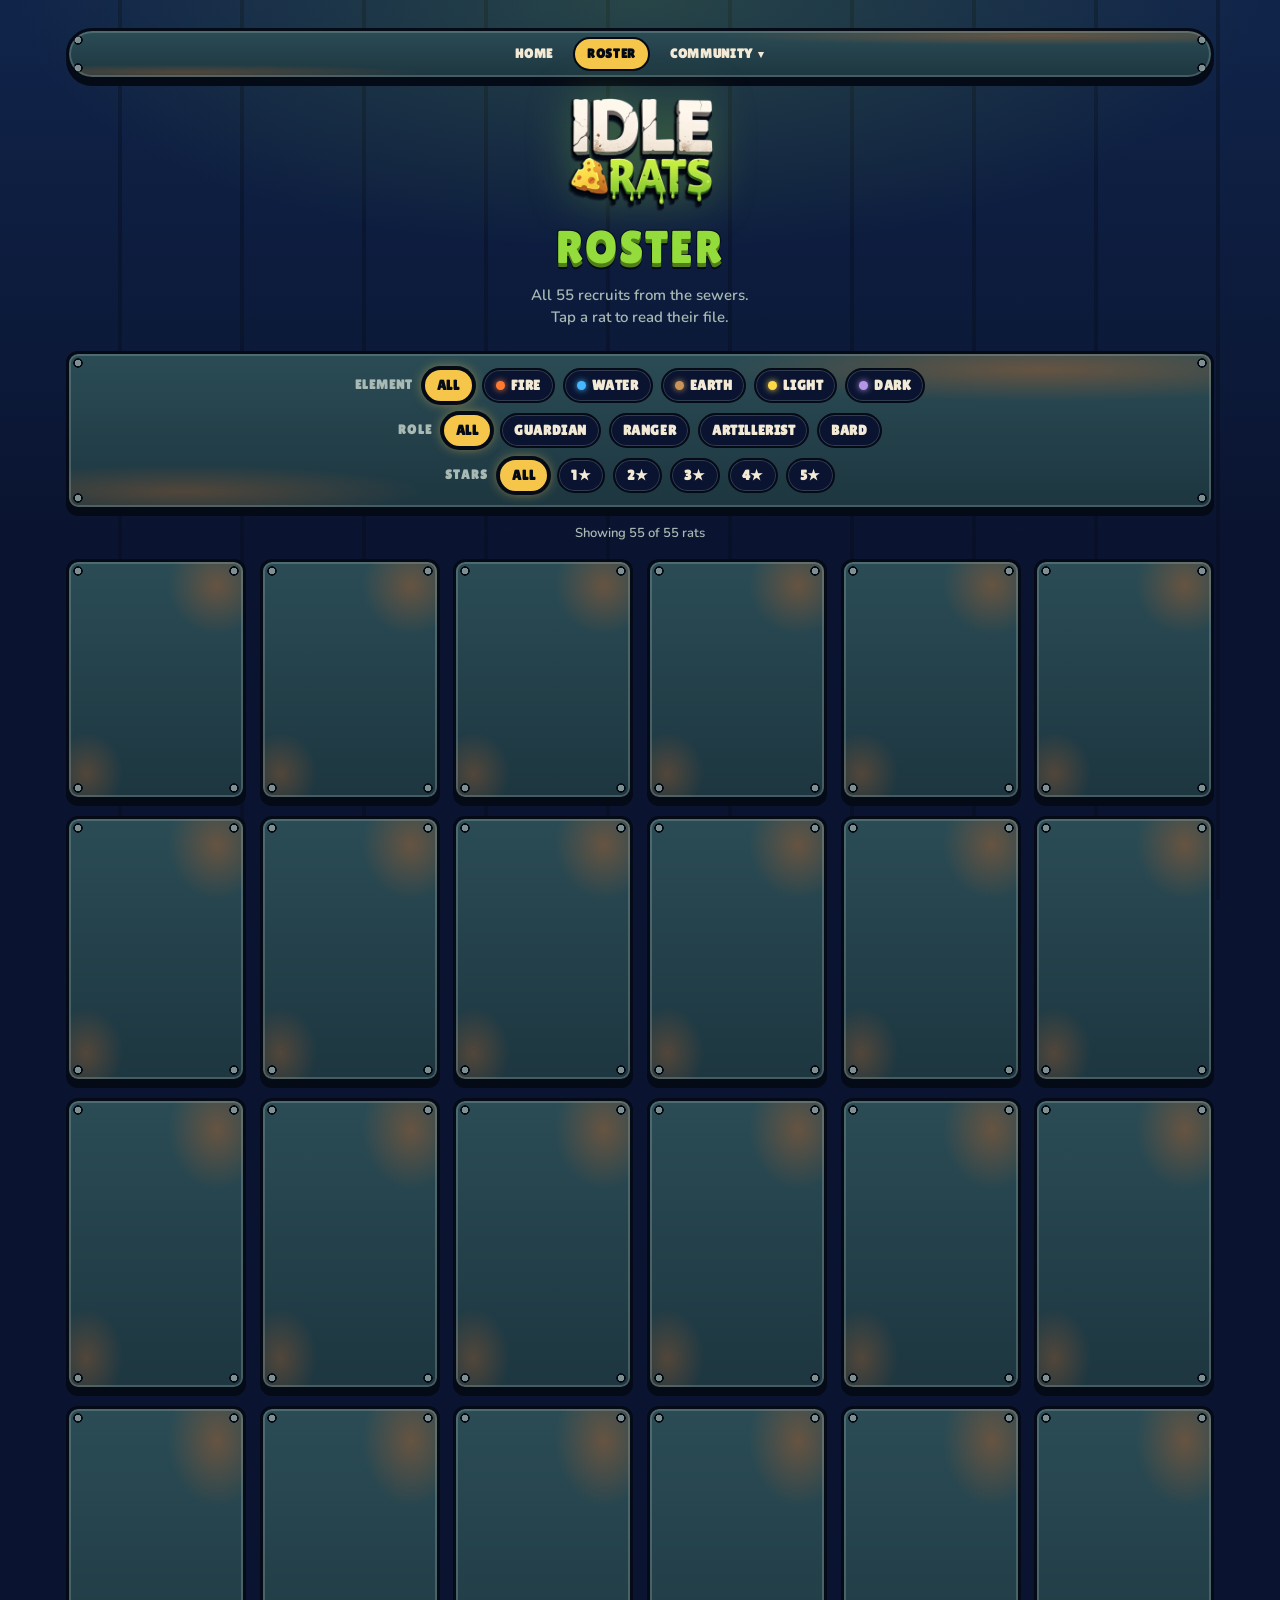
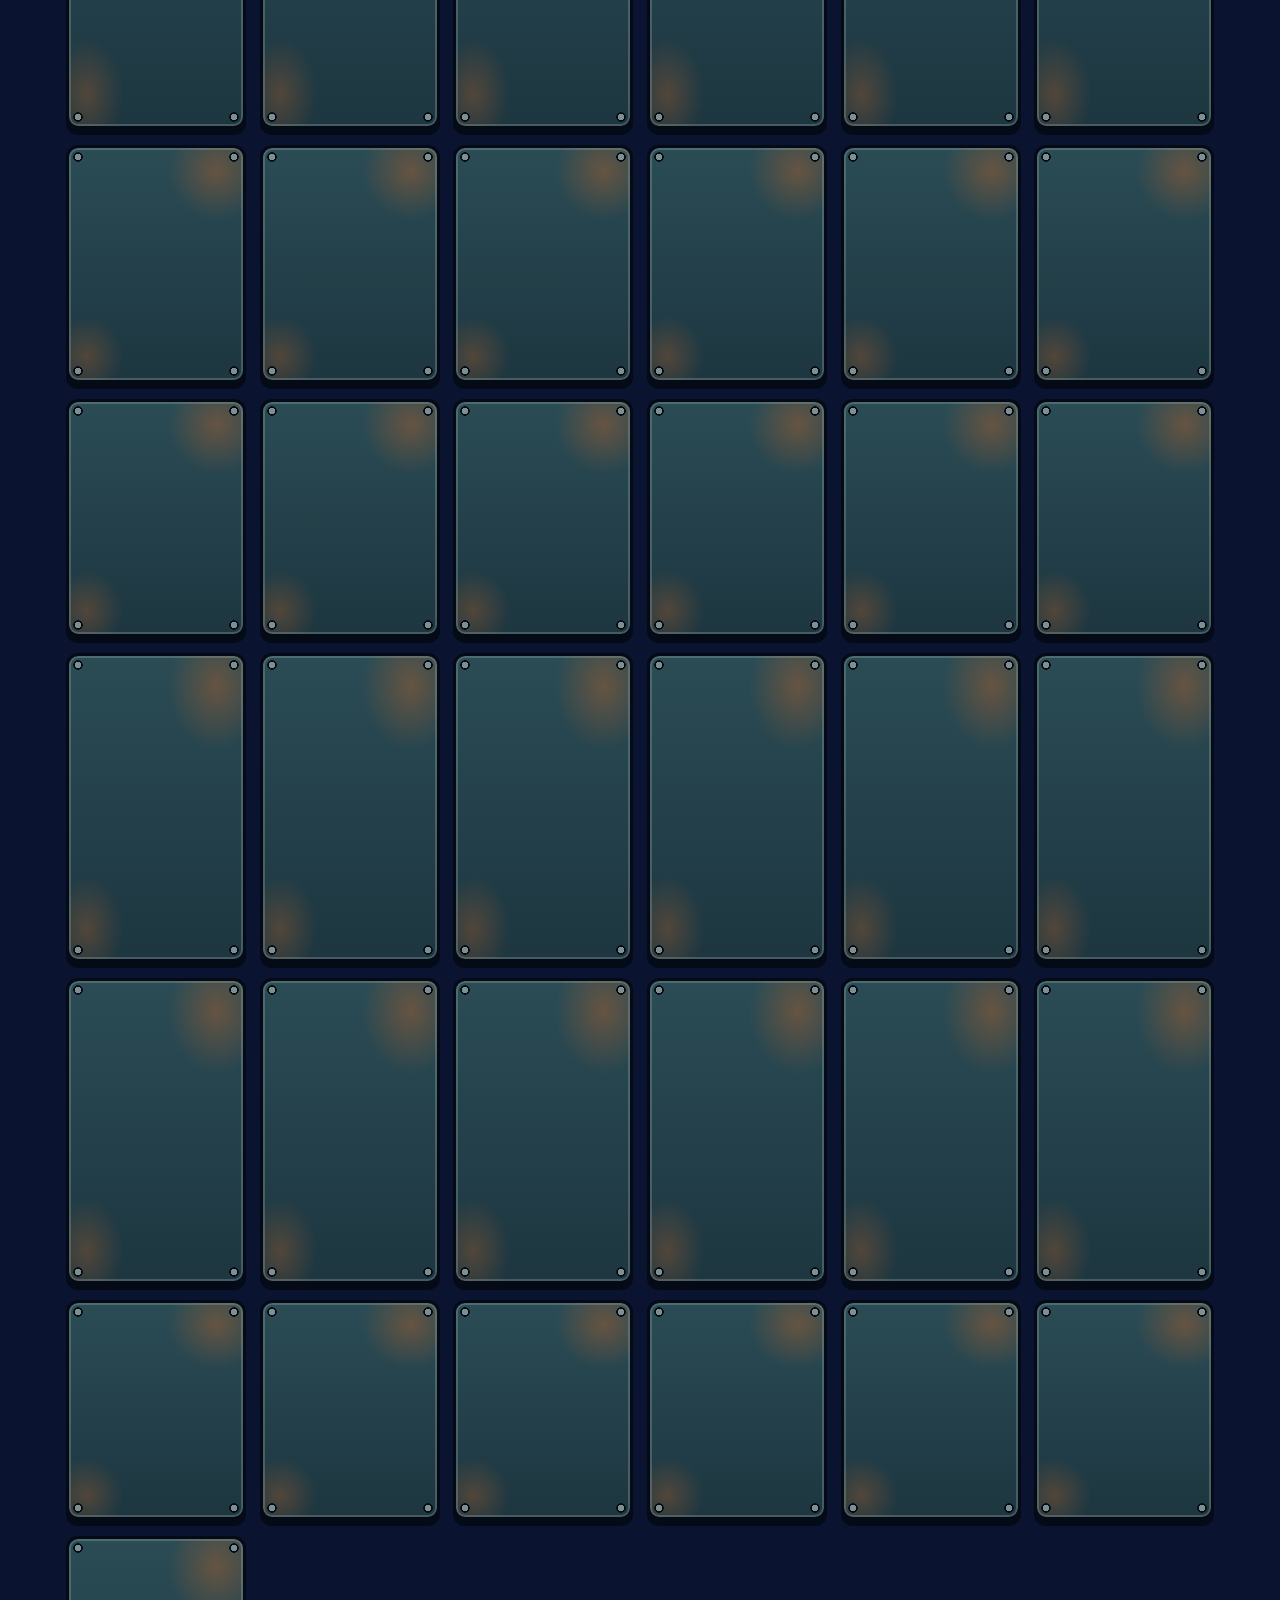
==== commit 7c8e5119: "Refresh Loam and Ratspeare roster artwork" ====
--- a/roster.html
+++ b/roster.html
@@ -67,7 +67,7 @@
   </div>
 </dialog>
 
-<script src="rats.js?v=7"></script>
+<script src="rats.js?v=8"></script>
 <script>
 const EL = {Fire:"var(--fire)",Water:"var(--water)",Earth:"var(--earth)",Light:"var(--light)",Dark:"var(--dark)"};
 const ROLES = ["Guardian","Ranger","Artillerist","Bard"];
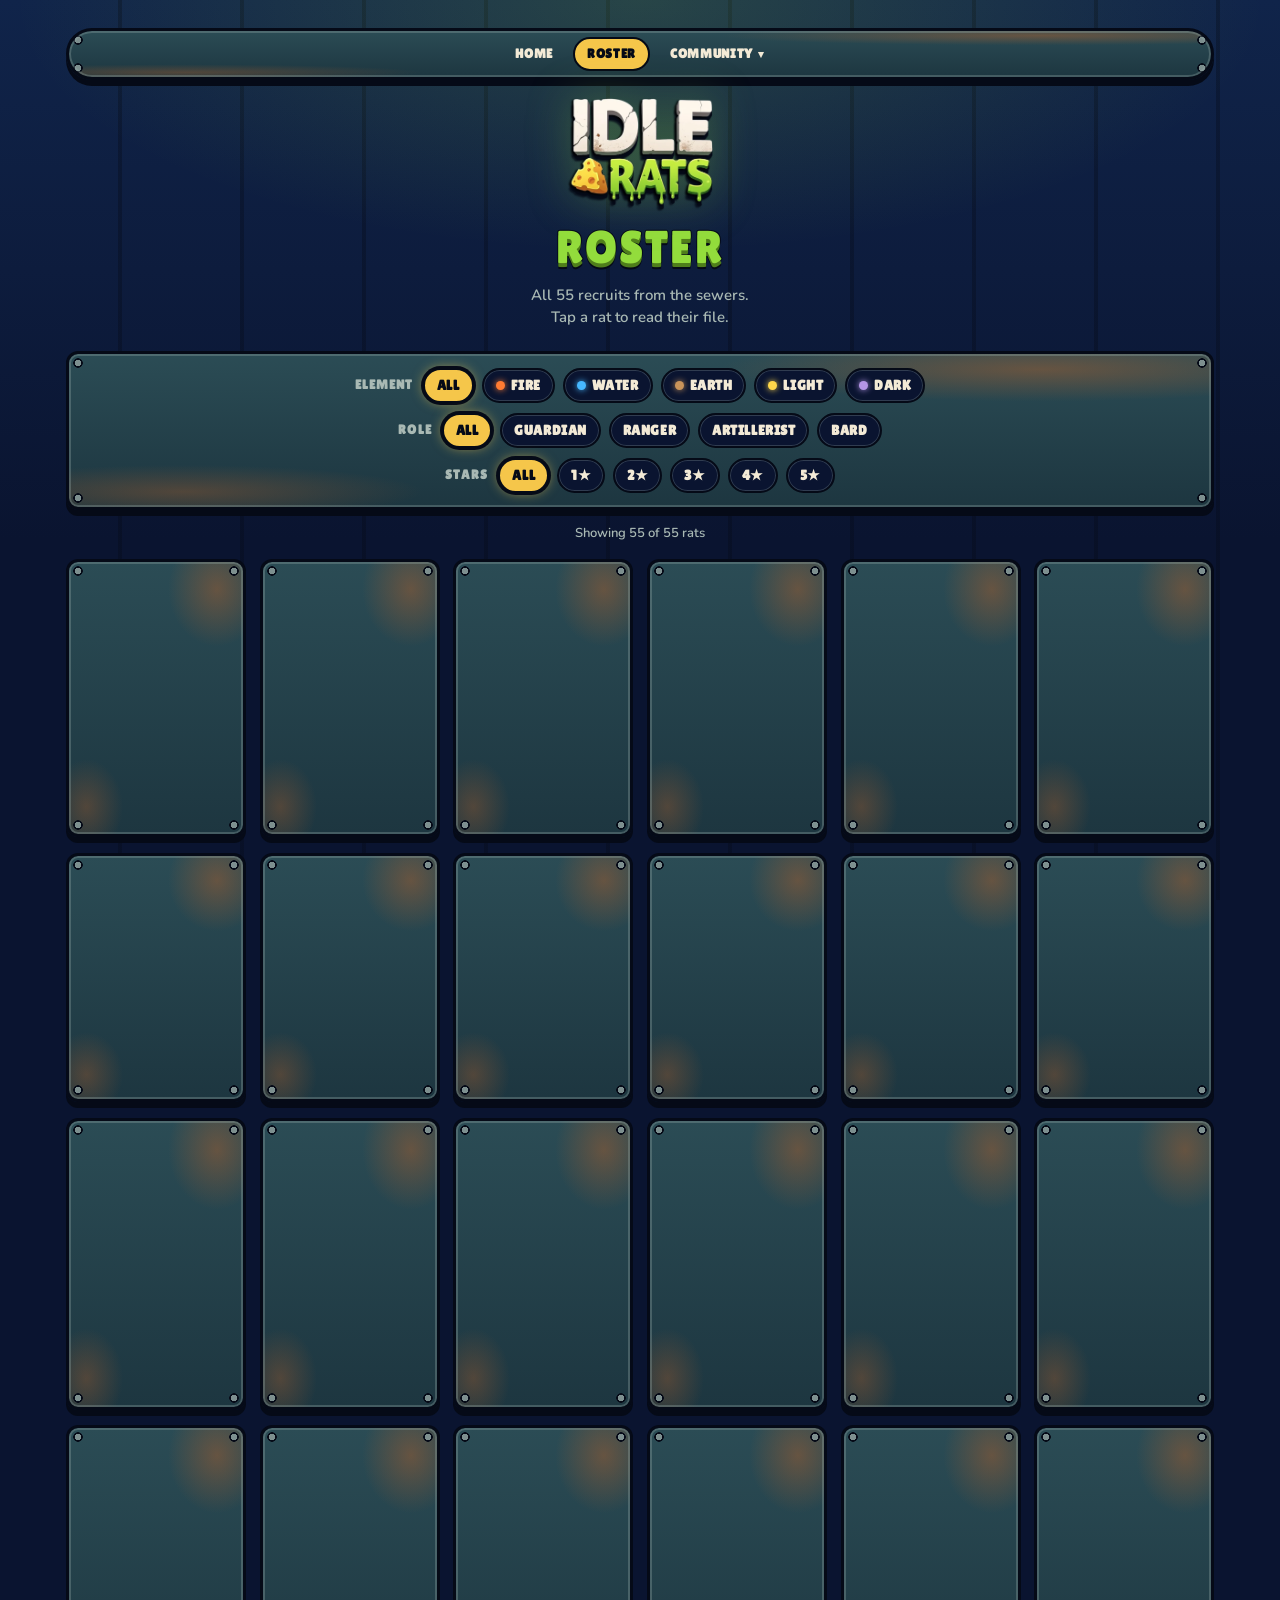
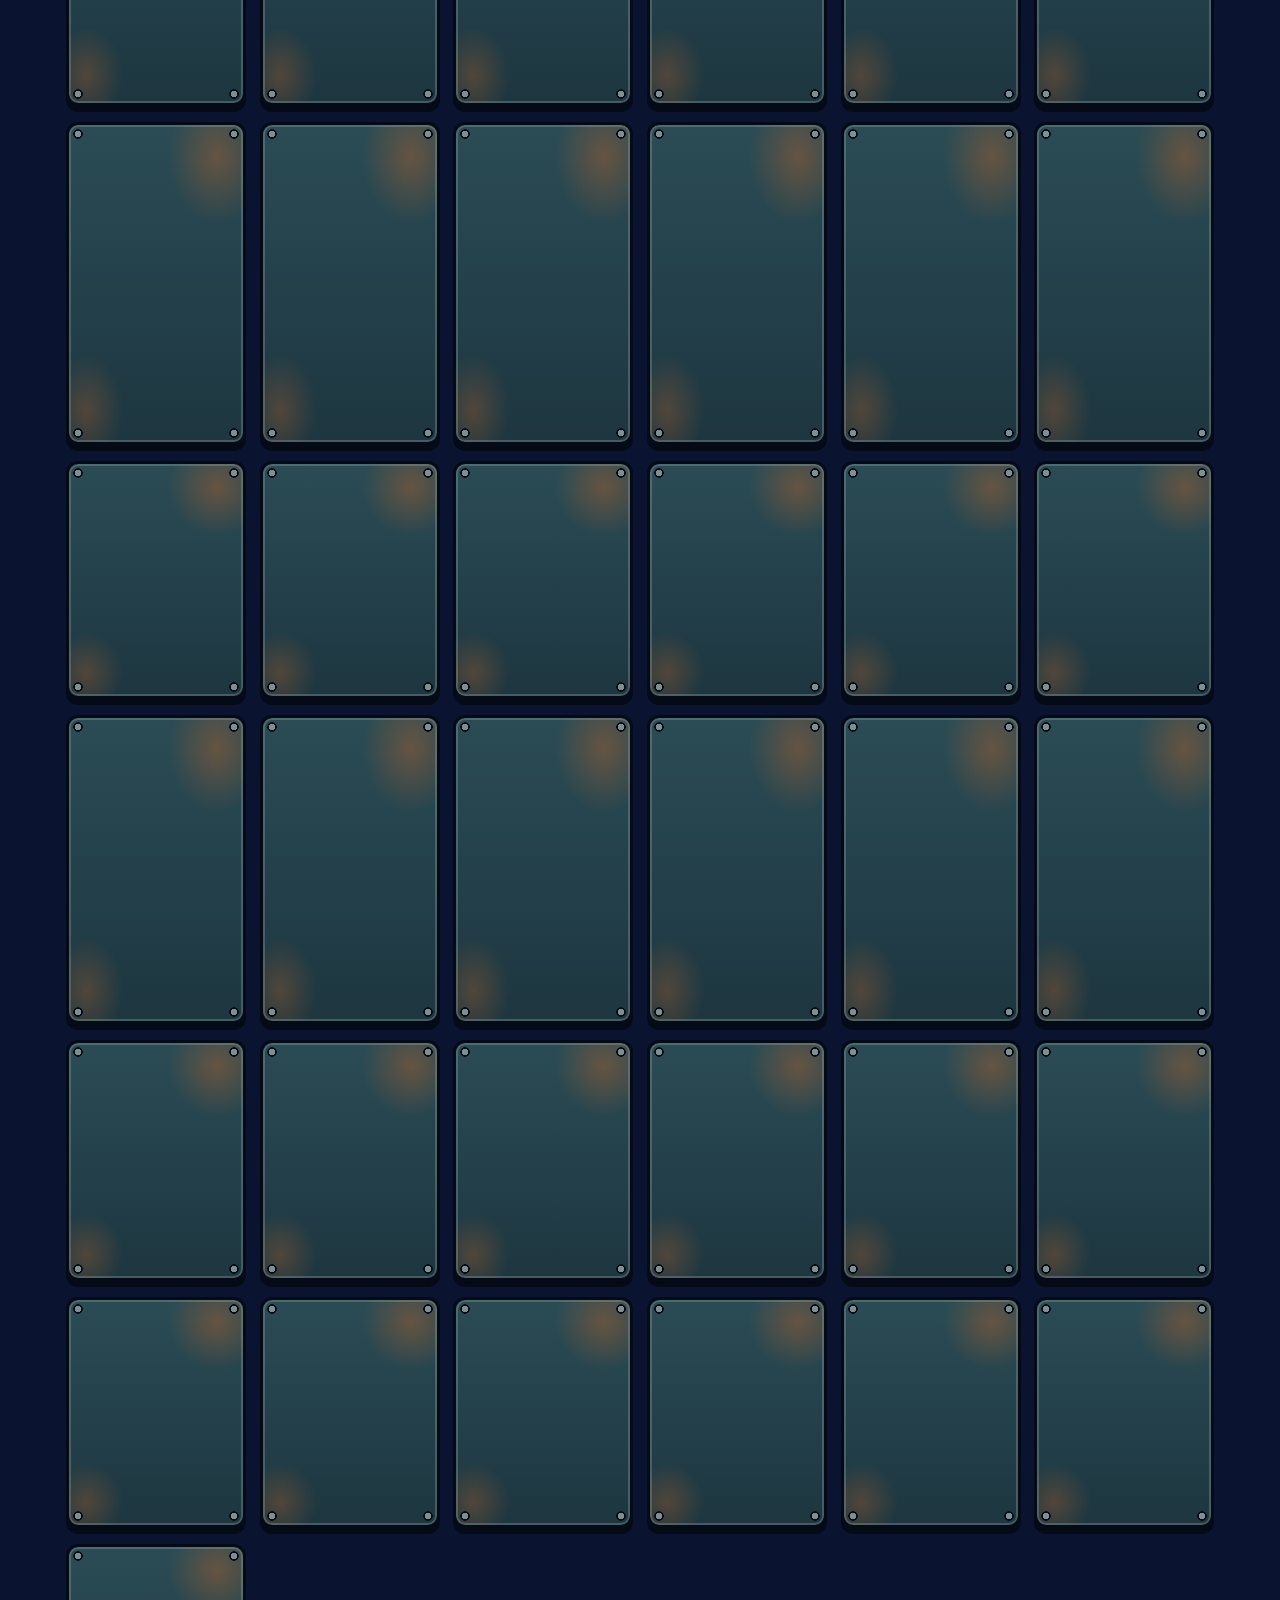
==== commit 268248bf: "Replace Ratero and Ratcrates with Basalt and Cyanide" ====
--- a/roster.html
+++ b/roster.html
@@ -67,7 +67,7 @@
   </div>
 </dialog>
 
-<script src="rats.js?v=8"></script>
+<script src="rats.js?v=9"></script>
 <script>
 const EL = {Fire:"var(--fire)",Water:"var(--water)",Earth:"var(--earth)",Light:"var(--light)",Dark:"var(--dark)"};
 const ROLES = ["Guardian","Ranger","Artillerist","Bard"];
@@ -177,7 +177,7 @@
 document.getElementById("closeBtn").addEventListener("click",close);
 dlg.addEventListener("click",e=>{if(e.target===dlg)close()});
 // Old names of renamed rats, so links shared before a rename still open the right card.
-const FORMER_SLUGS = {"ratcula":"count-ratcula","ratmses-ii":"catscourge-pox","michelratgelo":"micelangelo","ratchelangelo":"micelangelo","ratbert":"scorch","sir-rat-a-lot":"rat-daemon","ratileo":"gelratinous-cube","genghis-fang":"mr-ratboto"};
+const FORMER_SLUGS = {"ratcula":"count-ratcula","ratmses-ii":"catscourge-pox","michelratgelo":"micelangelo","ratchelangelo":"micelangelo","ratbert":"scorch","sir-rat-a-lot":"rat-daemon","ratileo":"gelratinous-cube","genghis-fang":"mr-ratboto","ratero":"basalt","ratcrates":"cyanide"};
 function fromHash(){let h=location.hash.slice(1);if(!h)return;h=FORMER_SLUGS[h]||h;const i=RATS.findIndex(r=>slug(r.n)===h);if(i>=0)open(i,true)}
 window.addEventListener("hashchange",fromHash);
 render();fromHash();
